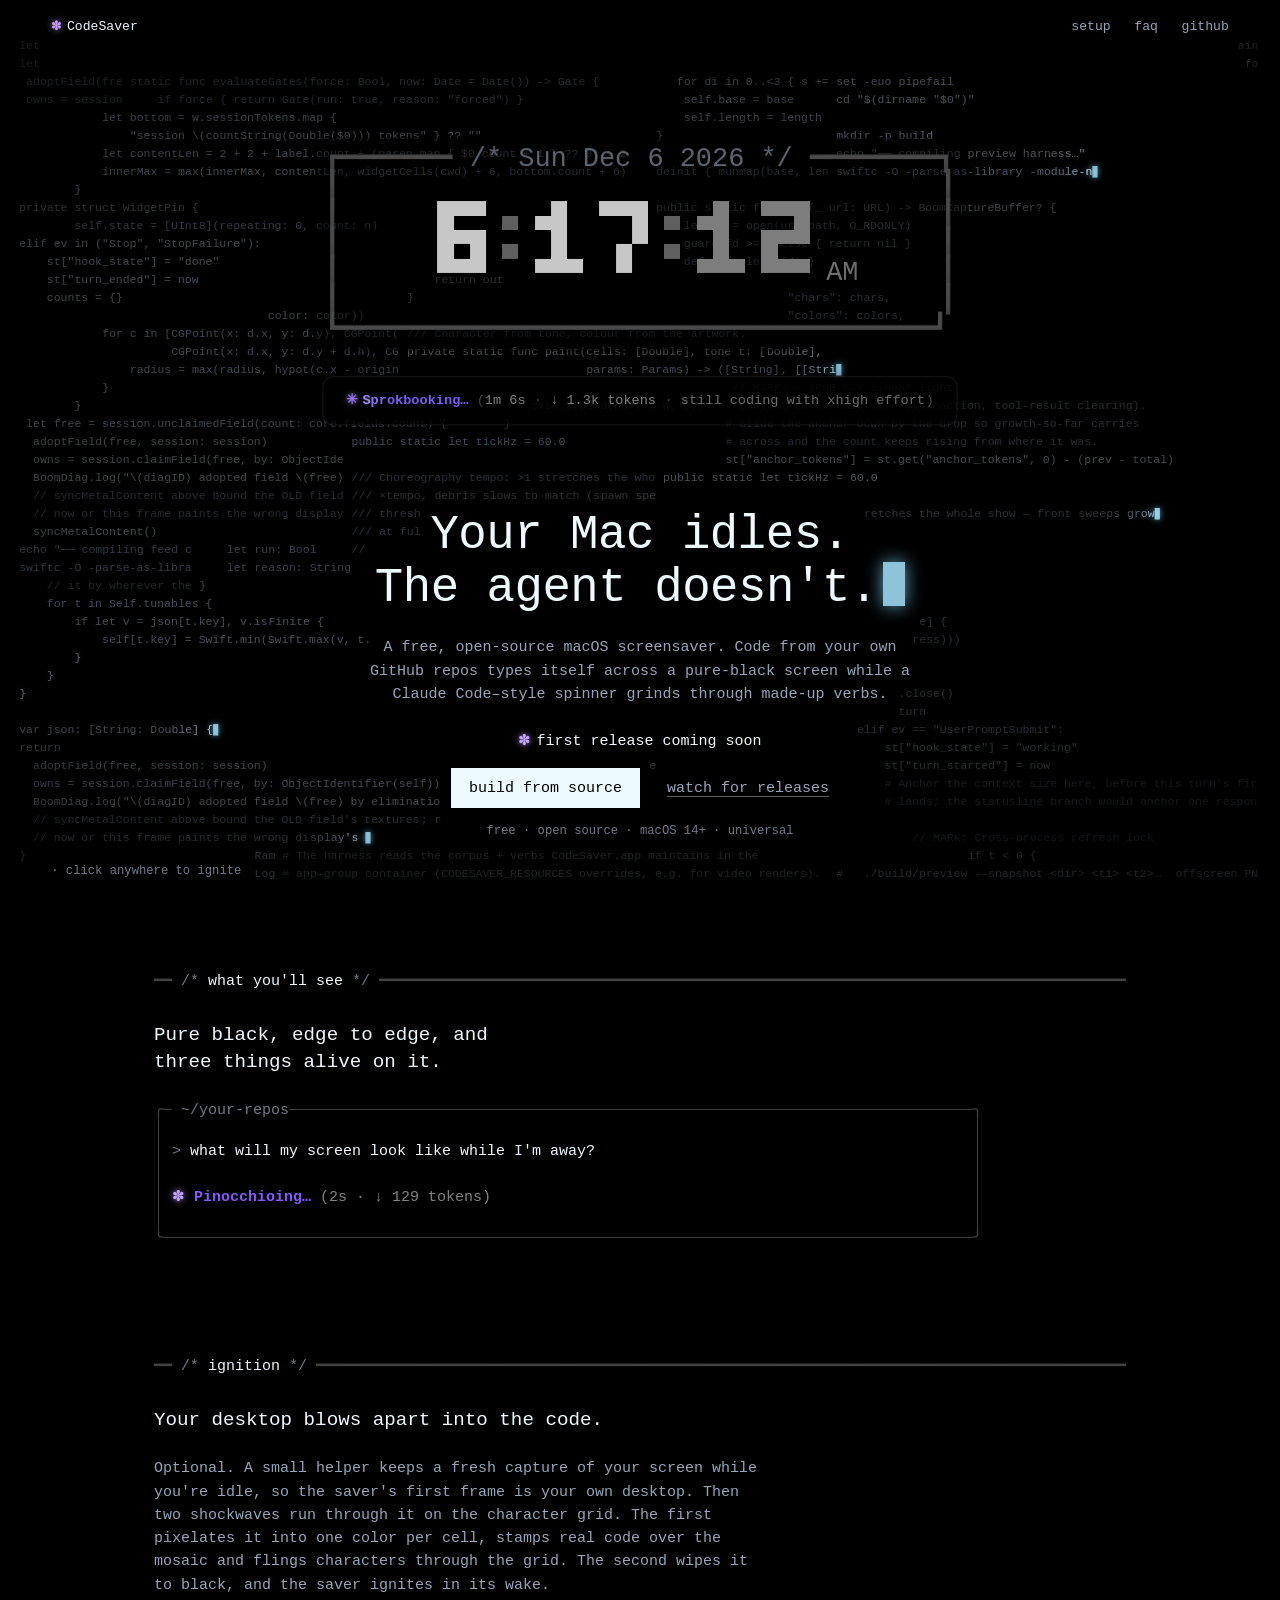
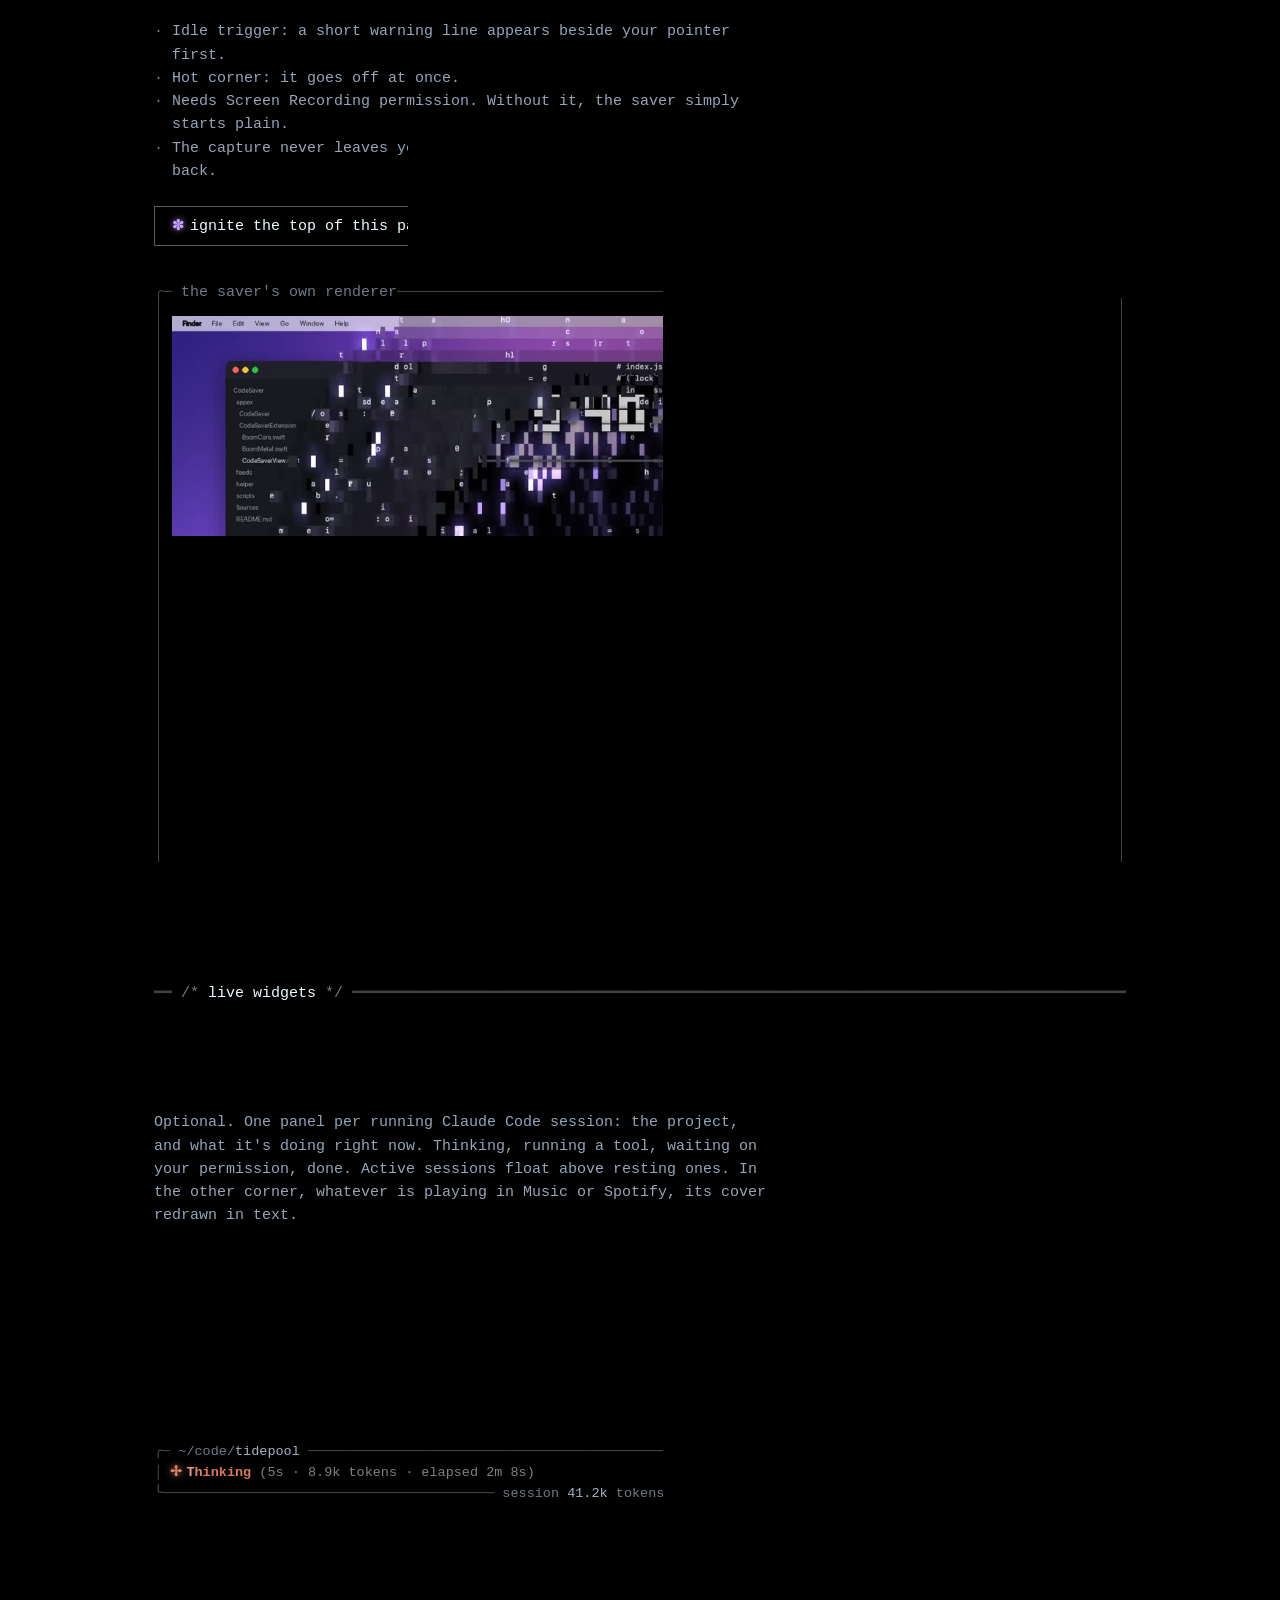
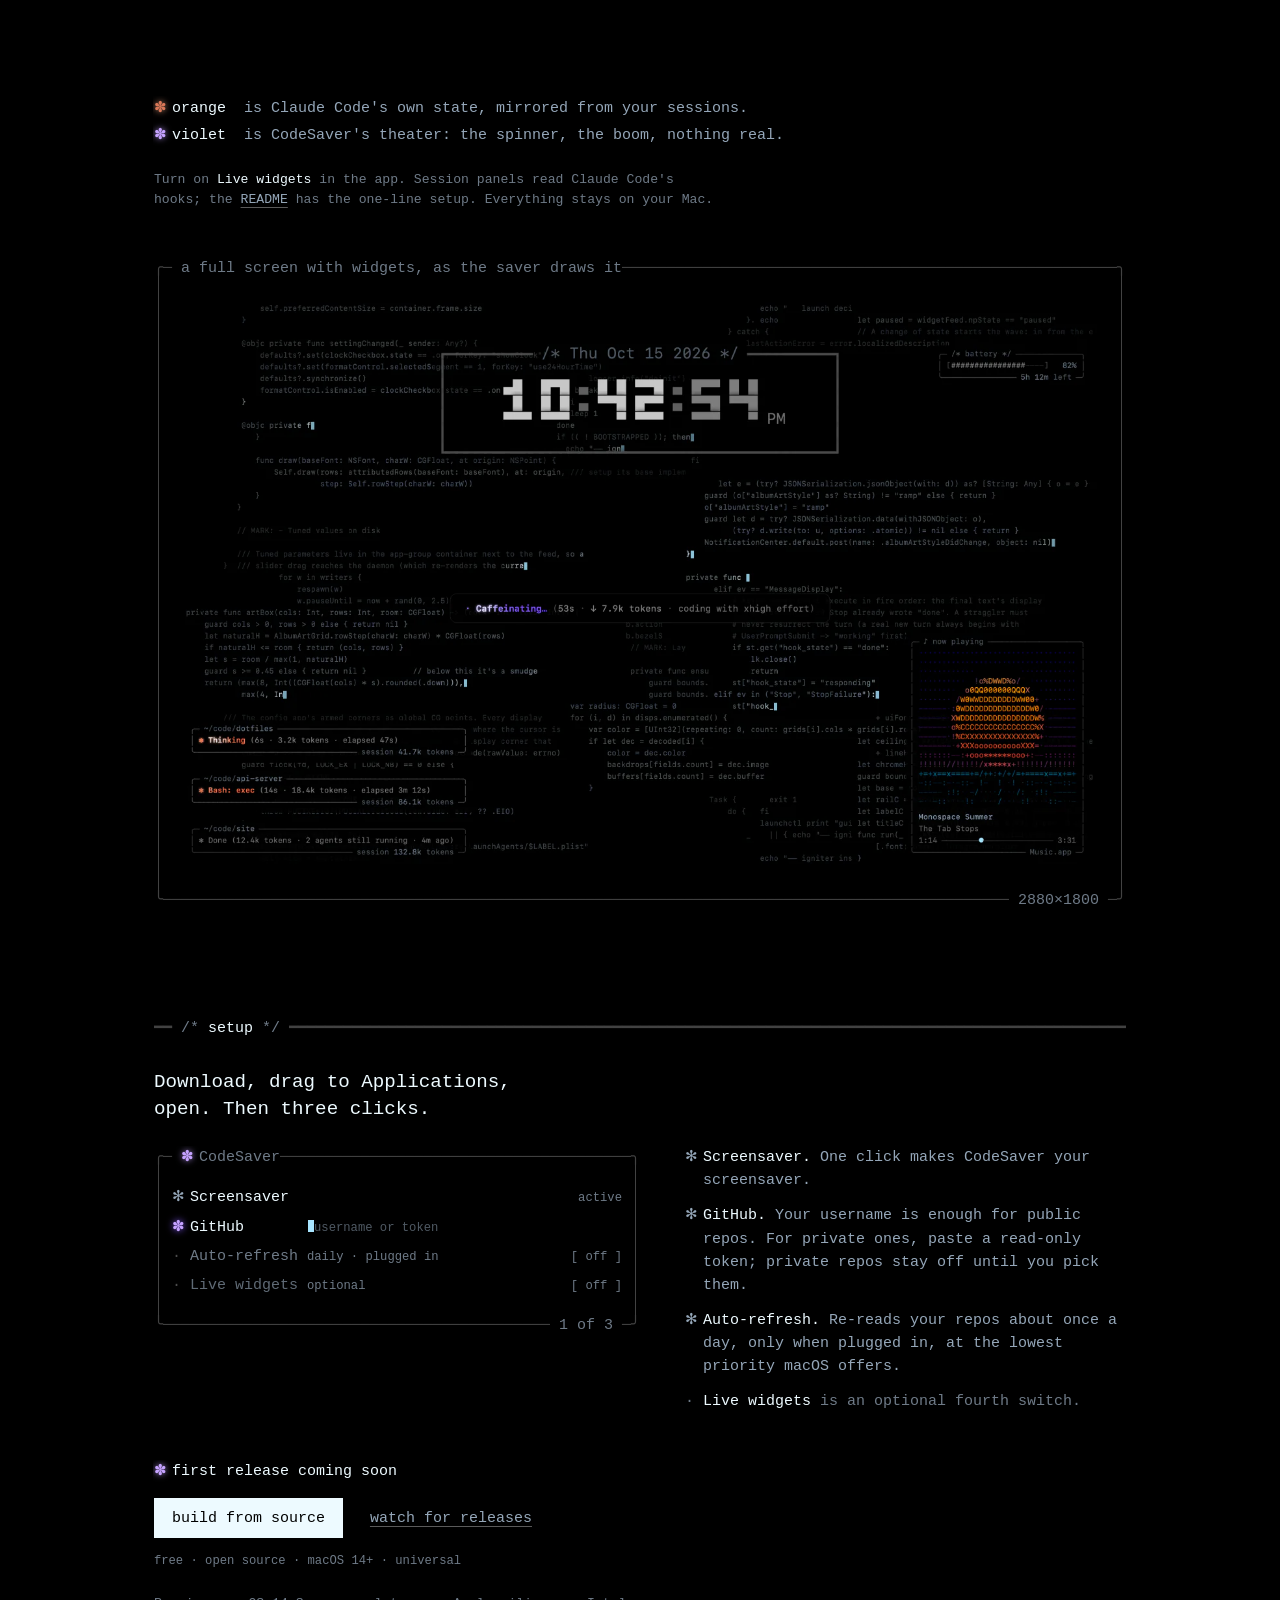
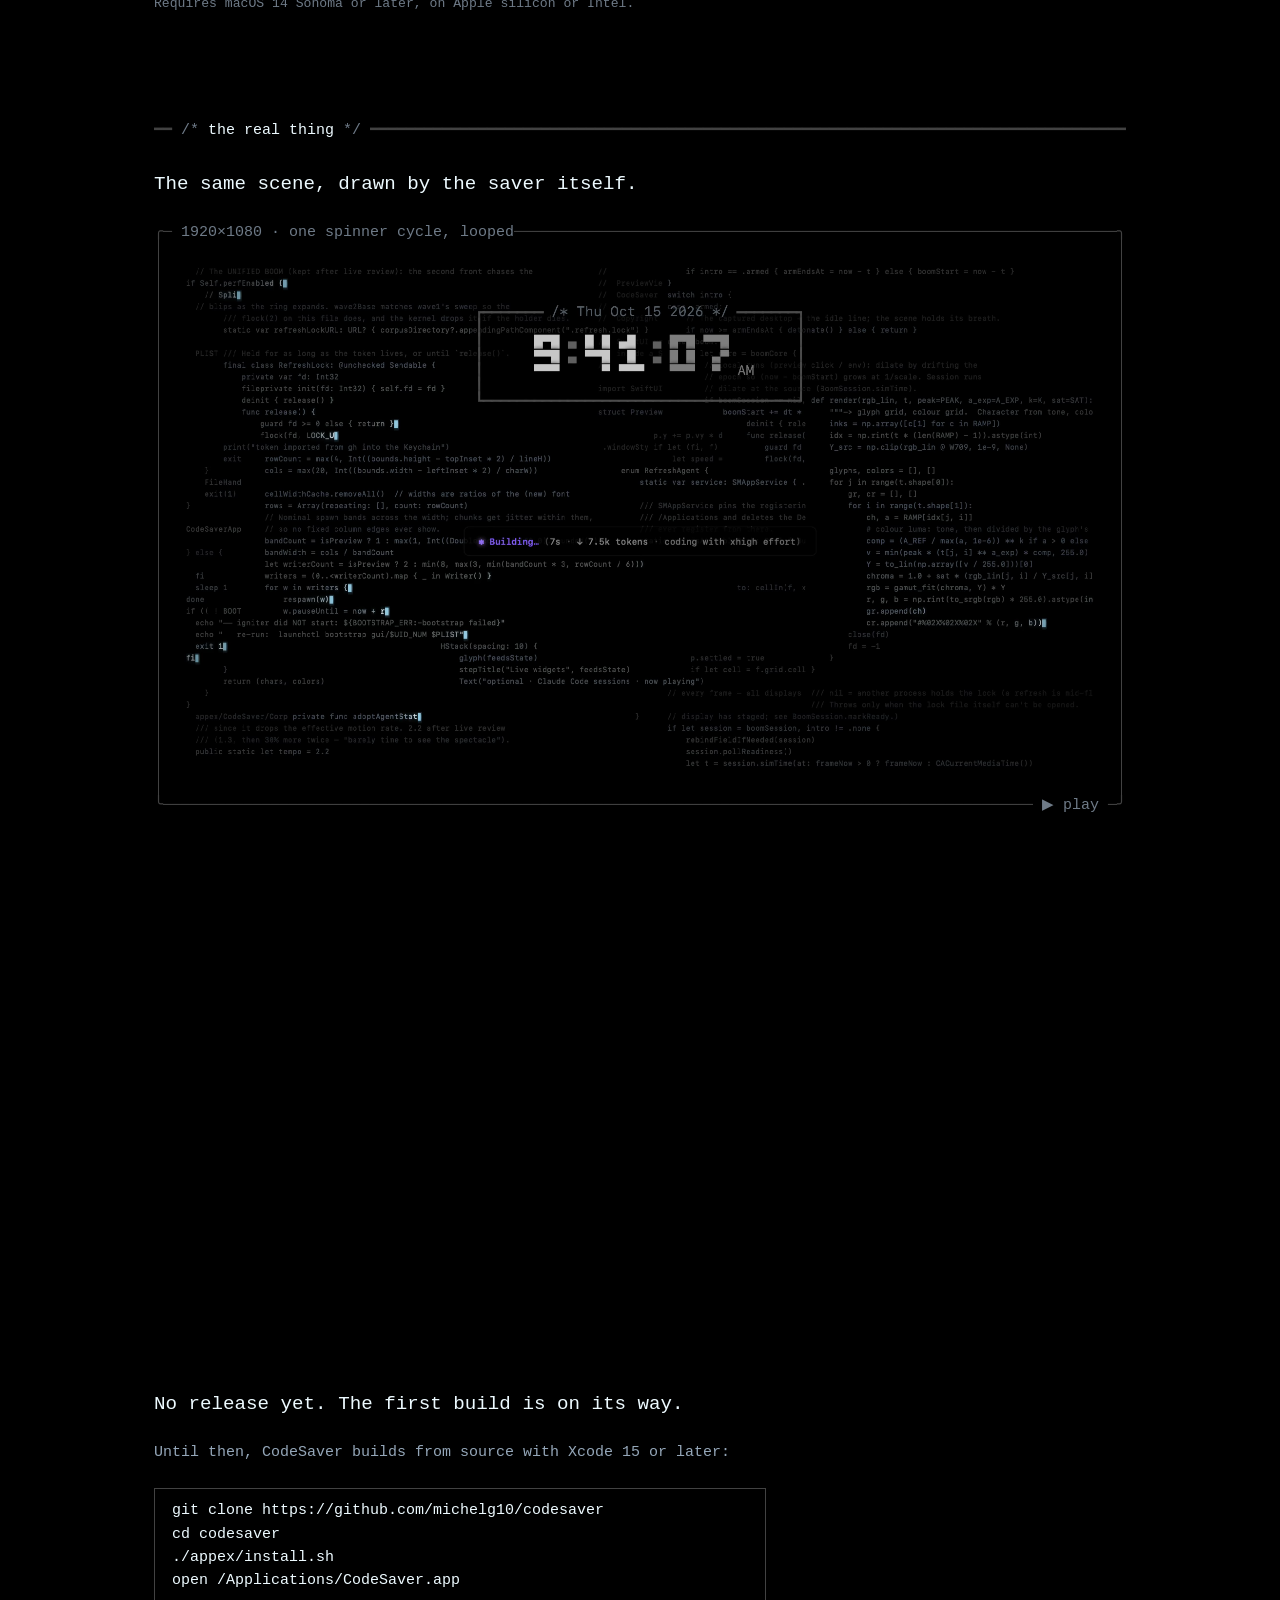
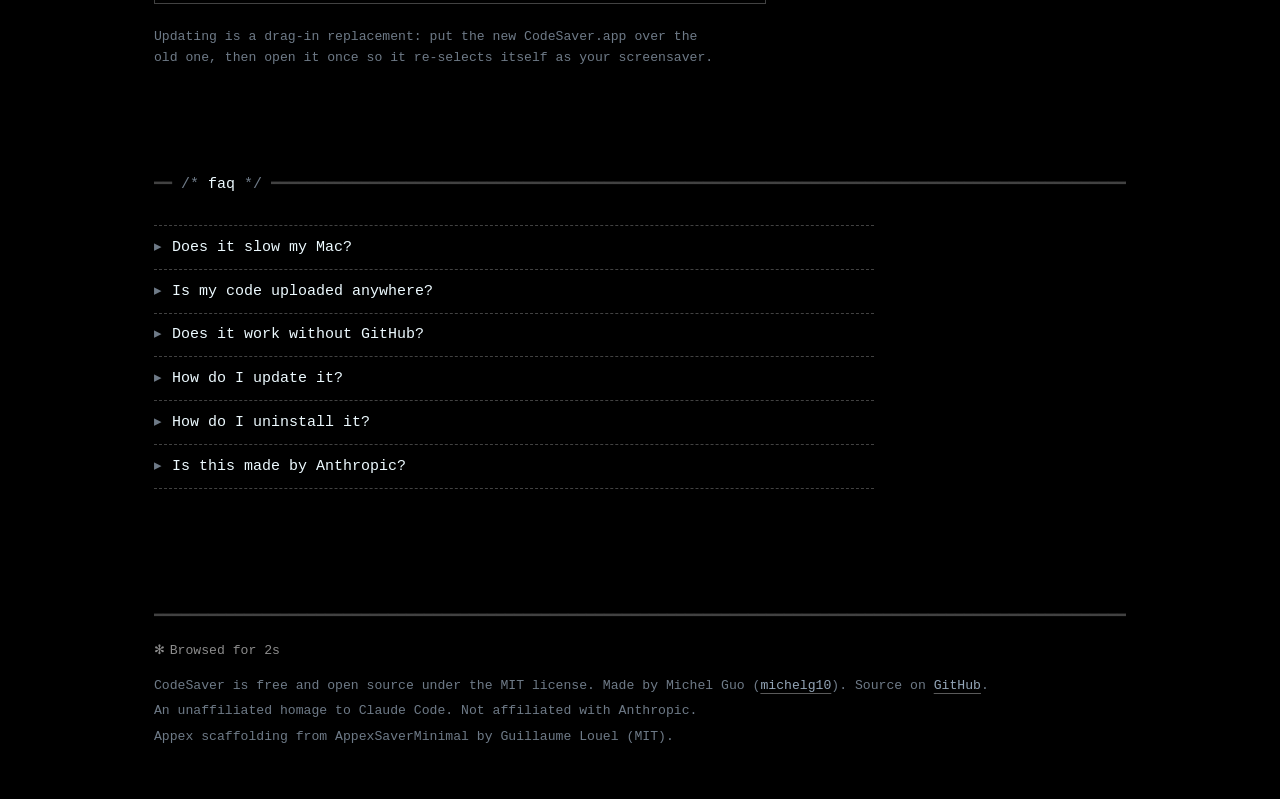
==== site/public/index.html @ ec79f1ed "codesaver.michelg10.com — the saver, running in the page The site is the saver itself: a canvas on a" ====
<!doctype html>
<html lang="en">
<head>
<meta charset="utf-8">
<meta name="viewport" content="width=device-width, initial-scale=1, viewport-fit=cover">
<title>CodeSaver: a macOS screensaver for the agentic coding era</title>
<meta name="description" content="A free, open-source macOS screensaver. Code from your own GitHub repos types itself across a pure-black screen while a Claude Code–style spinner grinds through made-up verbs. Your Mac idles. The agent doesn't.">
<link rel="canonical" href="https://codesaver.michelg10.com/">
<meta name="theme-color" content="#000000">
<meta name="color-scheme" content="dark">
<meta property="og:type" content="website">
<meta property="og:site_name" content="CodeSaver">
<meta property="og:url" content="https://codesaver.michelg10.com/">
<meta property="og:title" content="CodeSaver: Your Mac idles. The agent doesn't.">
<meta property="og:description" content="A free, open-source macOS screensaver that types code from your own GitHub repos across a pure-black screen, with a Claude Code–style spinner, a half-block clock and an optional ignition boom.">
<meta property="og:image" content="https://codesaver.michelg10.com/media/og.png">
<meta property="og:image:width" content="1200">
<meta property="og:image:height" content="630">
<meta property="og:image:alt" content="A black screen of dimly typed code, a boxed clock in chunky block digits, and a violet spinner line reading Sprokbooking.">
<meta name="twitter:card" content="summary_large_image">
<meta name="twitter:title" content="CodeSaver: Your Mac idles. The agent doesn't.">
<meta name="twitter:description" content="A free, open-source macOS screensaver for the agentic coding era.">
<meta name="twitter:image" content="https://codesaver.michelg10.com/media/og.png">
<link rel="icon" type="image/png" sizes="32x32" href="icons/icon-32.png">
<link rel="icon" type="image/png" sizes="16x16" href="icons/icon-16.png">
<link rel="icon" type="image/png" sizes="192x192" href="icons/icon-192.png">
<link rel="apple-touch-icon" href="icons/apple-touch-icon.png">
<link rel="preload" href="data.json" as="fetch" crossorigin>
<link rel="stylesheet" href="styles.css">
<script>document.documentElement.classList.add('js');if(matchMedia('(prefers-reduced-motion: reduce)').matches)document.documentElement.classList.add('rm')</script>
<script src="app.js" defer></script>
</head>
<body>
<a class="skip" href="#main">Skip to content</a>

<header class="hero" id="top">
  <canvas class="hero__canvas" aria-hidden="true"></canvas>
  <nav class="bar" aria-label="Site">
    <a class="bar__brand" href="#top"><span class="g" aria-hidden="true">✽</span> CodeSaver</a>
    <ul class="bar__links">
      <li><a href="#setup">setup</a></li>
      <li><a href="#faq">faq</a></li>
      <li><a href="https://github.com/michelg10/codesaver">github</a></li>
    </ul>
  </nav>
  <div class="hero__stage" aria-hidden="true"></div>
  <div class="hero__copy">
    <h1>Your Mac idles.<br>The agent <span class="nw">doesn't.<span class="cursor" aria-hidden="true"></span></span></h1>
    <p class="hero__lede">A free, open-source macOS screensaver. Code from your own GitHub repos types itself across a pure-black screen while a Claude Code–style spinner grinds through made-up verbs.</p>
    <div class="get" data-slot="hero"><!--release:hero--><p class="get__soon"><span class="g" aria-hidden="true">✽</span> first release coming soon</p><div class="get__row"><a class="btn" href="https://github.com/michelg10/codesaver">build from source</a><a class="get__alt" href="https://github.com/michelg10/codesaver/releases">watch for releases</a></div><p class="get__meta">free · open source · macOS 14+ · universal</p><!--/release:hero--></div>
  </div>
  <div class="hero__foot">
    <button class="ignite" type="button"><span class="g" aria-hidden="true">·</span> click anywhere to ignite</button>
  </div>
  <p class="sr-only">Behind this text, a live rendition of the screensaver runs: code types itself in dim blue-grey, a boxed clock shows your local time in block digits, and a spinner line cycles made-up verbs.</p>
</header>

<main id="main">

<section class="sec" id="see" aria-labelledby="see-h">
  <h2 class="rail rv" id="see-h"><span class="rail__c" aria-hidden="true">/* </span>what you'll see<span class="rail__c" aria-hidden="true"> */</span></h2>
  <p class="lead rv rv--type">Pure black, edge to edge, and three things alive on it.</p>
  <div class="box term rv" data-transcript>
    <div class="box__top" aria-hidden="true"><span>╭─ </span><span class="box__label">~/your-repos</span><span class="box__fill"></span><span>╮</span></div>
    <div class="box__body">
      <p class="t t--prompt"><span class="t__g" aria-hidden="true">&gt;</span> <span class="t__type">what will my screen look like while I'm away?</span></p>
      <ul class="t__out">
        <li class="t">
          <p><span class="t__g t__dot" aria-hidden="true">●</span> <strong>Code from your own GitHub repos</strong>, typed out live in SF Mono.</p>
          <p class="t__res"><span class="t__g" aria-hidden="true">└</span> A glowing typing head and a block cursor. Settled lines dim as they age, and new lines clip whatever they land on, so it never reads as a grid.</p>
        </li>
        <li class="t">
          <p><span class="t__g t__dot" aria-hidden="true">●</span> <strong>A spinner that never finishes its thought.</strong></p>
          <p class="t__res t__spin" aria-hidden="true"><span class="t__g">└</span> <span class="sp"><span class="sp__g">✽</span> <span class="sp__v">Sprokbooking…</span> <span class="sp__p">(2m 7s · ↓ 1.6k tokens · still coding with xhigh effort)</span></span></p>
          <p class="t__res"><span class="t__g" aria-hidden="true">└</span> Made-up verbs run Claude Code's real request lifecycle: a beat of latency, then streaming with elapsed time and a ↓/↑ token counter, up the “still coding” ladder at the real 10, 20, 30 and 45 seconds, until it rests on <span class="done">✻ Sprokbooked for 2m 7s</span>. Then the next one starts.</p>
        </li>
        <li class="t">
          <p><span class="t__g t__dot" aria-hidden="true">●</span> <strong>A clock in a TUI box.</strong></p>
          <p class="t__res"><span class="t__g" aria-hidden="true">└</span> Chunky half-block digits with ticking seconds, the date as a comment on the top rail. 12 or 24 hours, or off.</p>
        </li>
        <li class="t">
          <p><span class="t__g t__dot" aria-hidden="true">●</span> <strong>Every display, one machine.</strong></p>
          <p class="t__res"><span class="t__g" aria-hidden="true">└</span> One shared session spans all your screens. Pure black means OLED and mini-LED panels stay dark around the text, and a frame takes about 1–2 ms to draw.</p>
        </li>
      </ul>
      <p class="t t--status" aria-hidden="true"><span class="sp"><span class="sp__g">✻</span> <span class="sp__v">Answered for 6s</span></span></p>
    </div>
    <div class="box__bot" aria-hidden="true"><span>╰</span><span class="box__fill"></span><span>╯</span></div>
  </div>
</section>

<section class="sec" id="ignition" aria-labelledby="ign-h">
  <h2 class="rail rv" id="ign-h"><span class="rail__c" aria-hidden="true">/* </span>ignition<span class="rail__c" aria-hidden="true"> */</span></h2>
  <p class="lead rv rv--type">Your desktop blows apart into the code.</p>
  <div class="cols">
    <div class="prose rv rv--rows">
      <p>Optional. A small helper keeps a fresh capture of your screen while you're idle, so the saver's first frame is your own desktop. Then two shockwaves run through it on the character grid. The first pixelates it into one color per cell, stamps real code over the mosaic and flings characters through the grid. The second wipes it to black, and the saver ignites in its wake.</p>
      <ul class="ticks">
        <li><span class="g" aria-hidden="true">·</span> Idle trigger: a short warning line appears beside your pointer first.</li>
        <li><span class="g" aria-hidden="true">·</span> Hot corner: it goes off at once.</li>
        <li><span class="g" aria-hidden="true">·</span> Needs Screen Recording permission. Without it, the saver simply starts plain.</li>
        <li><span class="g" aria-hidden="true">·</span> The capture never leaves your Mac and is deleted the moment you're back.</li>
      </ul>
      <p><button class="btn btn--ghost" type="button" data-ignite-top><span class="g" aria-hidden="true">✽</span> ignite the top of this page</button></p>
    </div>
    <figure class="box media rv" data-media>
      <div class="box__top" aria-hidden="true"><span>╭─ </span><span class="box__label">the saver's own renderer</span><span class="box__fill"></span><span>╮</span></div>
      <div class="box__body">
        <video class="media__v" muted loop playsinline preload="none" controls data-poster="media/boom-poster.jpg" width="1920" height="1080" aria-label="Recording of the ignition, rendered by CodeSaver over a stand-in desktop: the desktop pixelates into colored cells behind a shockwave, code characters fly through the grid, then a second front wipes it to black and the screensaver starts.">
          <source src="media/boom.mp4" type="video/mp4">
        </video>
        <p class="media__missing">✽ The recording didn't load. The top of this page runs the same ignition live.</p>
      </div>
      <div class="box__bot" aria-hidden="true"><span>╰</span><span class="box__fill"></span><button class="media__toggle" type="button" hidden>pause</button><span>─╯</span></div>
    </figure>
  </div>
</section>

<section class="sec" id="widgets" aria-labelledby="wid-h">
  <h2 class="rail rv" id="wid-h"><span class="rail__c" aria-hidden="true">/* </span>live widgets<span class="rail__c" aria-hidden="true"> */</span></h2>
  <p class="lead rv rv--type">What your agents are doing while you're not watching.</p>
  <div class="prose rv rv--rows">
    <p>Optional. One panel per running Claude Code session: the project, and what it's doing right now. Thinking, running a tool, waiting on your permission, done. Active sessions float above resting ones. In the other corner, whatever is playing in Music or Spotify, its cover redrawn in text.</p>
  </div>
  <div class="wd rv" data-widgets aria-hidden="true">
    <div class="wd__rack"></div>
    <div class="wd__np"></div>
  </div>
  <p class="sr-only">A demo of the widgets: three session panels cycle through Thinking, Bash running, Permissions required, Responding and Done, and a now-playing panel shows a track with a progress bar and a cover drawn in text characters.</p>
  <dl class="key rv rv--rows">
    <div><dt><span class="g g--cc" aria-hidden="true">✽</span> orange</dt><dd>is Claude Code's own state, mirrored from your sessions.</dd></div>
    <div><dt><span class="g" aria-hidden="true">✽</span> violet</dt><dd>is CodeSaver's theater: the spinner, the boom, nothing real.</dd></div>
  </dl>
  <p class="note rv rv--rows">Turn on <em>Live widgets</em> in the app. Session panels read Claude Code's hooks; the <a href="https://github.com/michelg10/codesaver#live-widgets-claude-code-sessions-and-now-playing">README</a> has the one-line setup. Everything stays on your Mac.</p>
  <figure class="box media shot rv">
    <div class="box__top" aria-hidden="true"><span>╭─ </span><span class="box__label">a full screen with widgets, as the saver draws it</span><span class="box__fill"></span><span>╮</span></div>
    <div class="box__body">
      <img class="media__img" src="media/widgets-1440.webp" srcset="media/widgets-1440.webp 1440w, media/widgets-2880.webp 2880w" sizes="(min-width: 1200px) 1240px, 100vw" width="1440" height="900" loading="lazy" decoding="async" alt="CodeSaver full screen at 10:42 PM: the boxed clock and spinner in the middle, three Claude Code session panels at the bottom left (one thinking, one running Bash, one done), a now-playing panel at the bottom right with a synthwave cover drawn in text characters, and a battery gauge at the top right.">
    </div>
    <div class="box__bot" aria-hidden="true"><span>╰</span><span class="box__fill"></span><span class="box__label"> 2880×1800 </span><span>─╯</span></div>
  </figure>
</section>

<section class="sec" id="setup" aria-labelledby="set-h">
  <h2 class="rail rv" id="set-h"><span class="rail__c" aria-hidden="true">/* </span>setup<span class="rail__c" aria-hidden="true"> */</span></h2>
  <p class="lead rv rv--type">Download, drag to Applications, open. Then three clicks.</p>
  <div class="setup">
    <div class="box check rv" data-checklist aria-hidden="true">
      <div class="box__top"><span>╭─ </span><span class="box__label"><span class="g">✽</span> CodeSaver</span><span class="box__fill"></span><span>╮</span></div>
      <div class="box__body">
        <div class="ck" data-step="0"><span class="ck__g">·</span><span class="ck__t">Screensaver</span><span class="ck__d"></span><span class="ck__c"><span class="key-btn">Enable</span></span></div>
        <div class="ck" data-step="1"><span class="ck__g">·</span><span class="ck__t">GitHub</span><span class="ck__d"><span class="field"><span class="field__v"></span><span class="field__ph">username or token</span></span></span><span class="ck__c"></span></div>
        <div class="ck" data-step="2"><span class="ck__g">·</span><span class="ck__t">Auto-refresh</span><span class="ck__d">daily · plugged in</span><span class="ck__c"><span class="tog">[ off ]</span></span></div>
        <div class="ck ck--opt" data-step="3"><span class="ck__g">·</span><span class="ck__t">Live widgets</span><span class="ck__d">optional</span><span class="ck__c"><span class="tog">[ off ]</span></span></div>
      </div>
      <div class="box__bot"><span>╰</span><span class="box__fill"></span><span class="box__label ck__sum"> 0 of 3 </span><span>─╯</span></div>
    </div>
    <ol class="steps rv rv--rows">
      <li><span class="g" aria-hidden="true">✻</span> <strong>Screensaver.</strong> One click makes CodeSaver your screensaver.</li>
      <li><span class="g" aria-hidden="true">✻</span> <strong>GitHub.</strong> Your username is enough for public repos. For private ones, paste a read-only token; private repos stay off until you pick them.</li>
      <li><span class="g" aria-hidden="true">✻</span> <strong>Auto-refresh.</strong> Re-reads your repos about once a day, only when plugged in, at the lowest priority macOS offers.</li>
      <li class="steps__opt"><span class="g" aria-hidden="true">·</span> <strong>Live widgets</strong> is an optional fourth switch.</li>
    </ol>
  </div>
  <div class="get get--setup rv rv--rows" data-slot="setup"><!--release:setup--><p class="get__soon"><span class="g" aria-hidden="true">✽</span> first release coming soon</p><div class="get__row"><a class="btn" href="https://github.com/michelg10/codesaver">build from source</a><a class="get__alt" href="https://github.com/michelg10/codesaver/releases">watch for releases</a></div><p class="get__meta">free · open source · macOS 14+ · universal</p><!--/release:setup--></div>
  <p class="note rv rv--rows">Requires macOS 14 Sonoma or later, on Apple silicon or Intel.</p>
</section>

<section class="sec" id="real" aria-labelledby="real-h">
  <h2 class="rail rv" id="real-h"><span class="rail__c" aria-hidden="true">/* </span>the real thing<span class="rail__c" aria-hidden="true"> */</span></h2>
  <p class="lead rv rv--type">The same scene, drawn by the saver itself.</p>
  <figure class="box media media--wide rv" data-media>
    <div class="box__top" aria-hidden="true"><span>╭─ </span><span class="box__label">1920×1080 · one spinner cycle, looped</span><span class="box__fill"></span><span>╮</span></div>
    <div class="box__body">
      <video class="media__v" muted loop playsinline preload="none" controls data-poster="media/poster.jpg" width="1920" height="1080" aria-label="Recording of CodeSaver running full screen: code typing across black, the boxed clock, and the spinner cycling verbs.">
        <source src="media/hero.webm" type="video/webm">
        <source src="media/hero.mp4" type="video/mp4">
      </video>
      <p class="media__missing">✽ The recording didn't load.</p>
    </div>
    <div class="box__bot" aria-hidden="true"><span>╰</span><span class="box__fill"></span><button class="media__toggle" type="button" hidden>pause</button><span>─╯</span></div>
  </figure>
</section>

<section class="sec" id="privacy" aria-labelledby="priv-h">
  <h2 class="rail rv" id="priv-h"><span class="rail__c" aria-hidden="true">/* </span>privacy<span class="rail__c" aria-hidden="true"> */</span></h2>
  <p class="lead rv rv--type">Your code stays on your Mac.</p>
  <dl class="kv rv rv--rows">
    <div><dt>your code</dt><dd>Downloaded from GitHub into CodeSaver's own folder on your Mac and read from there. Nothing is uploaded, ever.</dd></div>
    <div><dt>network</dt><dd>GitHub, plus a check for a new version once a day while the app is open. Nothing else.</dd></div>
    <div><dt>private repos</dt><dd>Off unless you pick them.</dd></div>
    <div><dt>ignition</dt><dd>Screen captures never leave the Mac and are deleted when you return.</dd></div>
    <div><dt>this site</dt><dd>No analytics, no cookies, no third-party requests.</dd></div>
  </dl>
</section>

<section class="sec" id="new" aria-labelledby="new-h">
  <h2 class="rail rv" id="new-h"><span class="rail__c" aria-hidden="true">/* </span>what's new<span class="rail__c" aria-hidden="true"> */</span></h2>
  <div class="prose rv rv--rows" data-slot="notes"><!--release:notes--><p class="lead">No release yet. The first build is on its way.</p><p>Until then, CodeSaver builds from source with Xcode 15 or later:</p><pre class="code" tabindex="0"><code>git clone https://github.com/michelg10/codesaver
cd codesaver
./appex/install.sh
open /Applications/CodeSaver.app</code></pre><!--/release:notes--></div>
  <p class="note rv rv--rows">Updating is a drag-in replacement: put the new CodeSaver.app over the old one, then open it once so it re-selects itself as your screensaver.</p>
</section>

<section class="sec" id="faq" aria-labelledby="faq-h">
  <h2 class="rail rv" id="faq-h"><span class="rail__c" aria-hidden="true">/* </span>faq<span class="rail__c" aria-hidden="true"> */</span></h2>
  <div class="faq rv rv--rows">
    <details>
      <summary>Does it slow my Mac?</summary>
      <p>No. It only runs while the screensaver is up, and a frame takes about 1–2 ms to draw. The background refresh runs about once a day, only when plugged in, at the lowest priority macOS offers.</p>
    </details>
    <details>
      <summary>Is my code uploaded anywhere?</summary>
      <p>No. CodeSaver downloads your repos from GitHub to your Mac and reads them from there. It talks to GitHub and, once a day while the app is open, checks for a new version. That's all.</p>
    </details>
    <details>
      <summary>Does it work without GitHub?</summary>
      <p>Yes. Until you connect an account, it types a small built-in sample of code. Connecting is just a username for public repos.</p>
    </details>
    <details>
      <summary>How do I update it?</summary>
      <p>Download the new version and drag it into Applications, replacing the old one. Then open CodeSaver once, so it can re-select itself as your screensaver. While the app is open, it checks for a new version once a day and links back here when there is one.</p>
    </details>
    <details>
      <summary>How do I uninstall it?</summary>
      <p>Open CodeSaver, go to its Advanced section, and click Uninstall.</p>
    </details>
    <details>
      <summary>Is this made by Anthropic?</summary>
      <p>No. CodeSaver is an independent, unaffiliated homage to Claude Code, made by one developer and released under the MIT license.</p>
    </details>
  </div>
</section>

</main>

<footer class="foot">
  <div class="foot__rail" aria-hidden="true"></div>
  <p class="foot__done" aria-hidden="true"><span class="g g--done">✻</span> <span data-browsed>Browsed for a moment</span></p>
  <p>CodeSaver is free and open source under the MIT license. Made by Michel Guo (<a href="https://github.com/michelg10">michelg10</a>). Source on <a href="https://github.com/michelg10/codesaver">GitHub</a>.</p>
  <p>An unaffiliated homage to Claude Code. Not affiliated with Anthropic.</p>
  <p class="dim">Appex scaffolding from AppexSaverMinimal by Guillaume Louel (MIT).</p>
</footer>
</body>
</html>
---- site/public/styles.css ----
/* CodeSaver — the site wears the saver's own palette: pure black, the code's
   blue-grey, glow white, the cursor's ice, violet for the saver's theater and
   Claude orange only where something mirrors real Claude Code. One family,
   the system monospace; hierarchy by intensity, not weight. */

:root {
  --mono: ui-monospace, "SF Mono", SFMono-Regular, Menlo, monospace;
  --ink: #edfaff;        /* glowText */
  --code: #94a6b8;       /* codeBase */
  --label: #6e7a87;      /* the panels' token grey, 4.8:1 */
  --done: #8c8c8c;       /* the resting "✻ … for 2m 7s" grey */
  --rail: #424242;       /* box drawing, decorative */
  --rail-hi: #5a5a5a;
  --cursor: #a8e5ff;
  --halo: #80d4ff;
  --violet: #7c5cf0;
  --violet-hot: #bfa3ff;
  --cc: #d97757;
  --cc-hot: #f0a585;
  --row: 1.55rem;
  --gut: max(1.25rem, 4vw);
  --heavy: "━━━━━━━━━━━━━━━━━━━━━━━━━━━━━━━━━━━━━━━━━━━━━━━━━━━━━━━━━━━━━━━━━━━━━━━━━━━━━━━━━━━━━━━━━━━━━━━━━━━━━━━━━━━━━━━━━━━━━━━━━━━━━━━━━━━━━━━━━━━━━━━━━━━━━━━━━━━━━━━━━━━━━━━━━━━━━━━━━━━━━━━━━━━━━━━━━━━━━━━━━━━━━━━━━━━━━━━━━━━━━━━━━━━━━━━━━━━━━━━━━━━━━";
  --light: "────────────────────────────────────────────────────────────────────────────────────────────────────────────────────────────────────────────────────────────────────────────────────────────────────────────────────────────────────────────────────────────────────────────────────────────────────────────────";
}
@supports (color: color(display-p3 1 1 1)) {
  :root { --violet: color(display-p3 .494 .357 .937); --violet-hot: color(display-p3 .75 .64 1); }
}

*, *::before, *::after { box-sizing: border-box; }
html {
  font-size: clamp(15px, .36vw + 10.4px, 19px);
  background: #000;
  color-scheme: dark;
  -webkit-text-size-adjust: 100%;
  text-size-adjust: 100%;
}
html:not(.rm) { scroll-behavior: smooth; }
body {
  margin: 0;
  font: 400 1rem/1.55 var(--mono);
  font-variant-ligatures: none;
  color: var(--code);
  background: #000;
  -webkit-font-smoothing: antialiased;
}
p, ul, ol, dl, dd, figure, pre, h1, h2 { margin: 0; }
strong, b { font-weight: 400; color: var(--ink); }
em { font-style: normal; color: var(--ink); }
::selection { background: var(--ink); color: #000; }

a { color: var(--ink); text-decoration: underline 1px var(--rail-hi); text-underline-offset: .28em; }
a:hover { color: var(--violet-hot); text-decoration-color: currentColor; }
:focus-visible { outline: 2px solid var(--cursor); outline-offset: 3px; }

.g { display: inline-block; width: 1ch; text-align: center; color: var(--violet-hot);
     text-shadow: 0 0 .45em color-mix(in srgb, var(--violet-hot) 80%, transparent); }
.g--cc { color: var(--cc); text-shadow: 0 0 .45em color-mix(in srgb, var(--cc-hot) 75%, transparent); }
.g--done { color: var(--done); text-shadow: none; }
.dim { color: var(--label); }

.skip { position: absolute; left: 1rem; top: -4rem; z-index: 10; background: var(--ink); color: #000; padding: .4rem 1ch; }
.skip:focus { top: 1rem; }
.sr-only { position: absolute; width: 1px; height: 1px; padding: 0; margin: -1px; overflow: hidden;
           clip: rect(0 0 0 0); white-space: nowrap; border: 0; }

/* ── Hero: the saver itself, on canvas, with the page's words over it ───── */

.hero {
  position: relative;
  isolation: isolate;
  min-height: max(100svh, 36rem);
  display: grid;
  grid-template-rows: auto minmax(11rem, 1fr) auto auto;
  padding: 0 var(--gut);
  overflow: hidden;
  background: #000;
}
.hero__canvas { position: absolute; inset: 0; width: 100%; height: 100%; z-index: -2; display: block; }
.hero::after { /* the saver's corner vignette */
  content: ""; position: absolute; inset: 0; z-index: -1; pointer-events: none;
  background: radial-gradient(ellipse 75% 75% at 50% 50%, transparent 55%, rgba(0,0,0,.42) 100%);
}
.bar { display: flex; justify-content: space-between; align-items: baseline; gap: 2ch;
       padding-block: 1.1rem; font-size: .875rem; }
.bar__brand { color: var(--ink); text-decoration: none; }
.bar__links { display: flex; gap: 3ch; list-style: none; padding: 0; }
.bar__links a { color: var(--code); text-decoration: none; }
.bar__links a:hover { color: var(--ink); }

.hero__copy { justify-self: center; text-align: center; max-width: min(100%, 92ch); padding-bottom: .5rem; }
h1 {
  font-size: clamp(1.9rem, 3.7vw, 4rem);
  line-height: 1.12;
  font-weight: 400;
  color: var(--ink);
  letter-spacing: -.01em;
  margin-bottom: .45em;
}
.cursor {
  display: inline-block; width: .46em; height: .92em; margin-left: .12em; vertical-align: -.1em;
  background: var(--cursor); opacity: .85;
  box-shadow: 0 0 .35em color-mix(in srgb, var(--halo) 90%, transparent);
  animation: blink 1.06s steps(1, end) infinite;
}
@keyframes blink { 50% { opacity: 0; } }
.hero__lede { max-width: 60ch; margin: 0 auto 1.6rem; text-wrap: pretty; }
.hero__foot { display: flex; justify-content: space-between; align-items: center; padding-block: .6rem 1rem; }
.ignite { background: none; border: 0; padding: .3rem 0; font: inherit; font-size: .8125rem; color: var(--label); cursor: pointer; }
.ignite:hover { color: var(--ink); }
.ignite .g { color: var(--label); text-shadow: none; }
.ignite:hover .g { color: var(--violet-hot); }
.rm .ignite, .rm [data-ignite-top] { display: none; }

/* Boom choreography: the page's words drop out when the desktop takes the
   screen and come back one by one as the second front passes them. */
.bm-hide { opacity: 0 !important; pointer-events: none; }
.bm-arrive { animation: arrive .36s steps(4, end) both; }
@keyframes arrive {
  0%   { opacity: 0; }
  25%  { opacity: 1; background-color: rgba(237, 250, 255, .55); }
  100% { opacity: 1; background-color: transparent; }
}

/* Download block */
.get__soon { color: var(--ink); margin-bottom: 1rem; }
.get__row { display: flex; flex-wrap: wrap; align-items: center; justify-content: center; gap: .9rem 3ch; }
.get--setup .get__row { justify-content: flex-start; }
.btn {
  display: inline-block; padding: .55em 2ch; border: 0; border-radius: 0;
  font: inherit; color: #000; background: var(--ink); text-decoration: none; cursor: pointer;
}
.btn:hover { color: #000; background: var(--violet-hot);
             box-shadow: 0 0 1.4em color-mix(in srgb, var(--violet) 60%, transparent); }
.btn--ghost { background: transparent; color: var(--ink); box-shadow: inset 0 0 0 1px var(--rail-hi); }
.btn--ghost:hover { background: var(--ink); color: #000; box-shadow: none; }
.btn--ghost:hover .g { color: #000; text-shadow: none; }
.get__alt { color: var(--code); }
.get__meta { margin-top: .9rem; font-size: .8125rem; color: var(--label); }

/* ── Sections: one column of scrollback ─────────────────────────────────── */

.sec { width: min(100% - 2 * var(--gut), 108ch); margin-inline: auto; padding-top: calc(var(--row) * 4.5); }
main > .sec:first-child { padding-top: calc(var(--row) * 3); }
.rail {
  display: flex; align-items: baseline; gap: 1ch;
  font-size: 1rem; font-weight: 400; line-height: 1.55; color: var(--ink);
  white-space: nowrap; overflow: hidden; margin-bottom: calc(var(--row) * 1.25);
}
.rail::before { content: "━━"; color: var(--rail); }
.rail::after { content: var(--heavy); color: var(--rail); flex: 1 1 0; min-width: 0; overflow: hidden; }
.rail__c { color: var(--label); }
.lead { font-size: clamp(1.15rem, 1.5vw, 1.45rem); line-height: 1.4; color: var(--ink);
        margin-bottom: var(--row); max-width: 52ch; text-wrap: balance; }
.prose { max-width: 68ch; }
.prose > * + * { margin-top: var(--row); }
.note { margin-top: var(--row); font-size: .875rem; color: var(--label); max-width: 72ch; }
.note a { color: var(--code); }

.ticks { list-style: none; padding: 0; }
.ticks li { padding-left: 2ch; text-indent: -2ch; }
.ticks .g, .steps .g { text-indent: 0; }
.ticks .g { color: var(--label); text-shadow: none; }

.cols { display: grid; grid-template-columns: minmax(0, 1fr); gap: calc(var(--row) * 1.5) 5ch; }

/* ── TUI box: real glyph rails top and bottom, the sides drawn where the
      corner glyphs' strokes run (cell centre, SF Mono's light stroke). ─── */

.box { position: relative; line-height: 1.55; }
.box::before, .box::after {
  content: ""; position: absolute; top: 1.1em; bottom: 1.05em; width: 0;
  border-left: max(1px, .066em) solid var(--rail);
}
.box::before { left: calc(.5ch - .033em); }
.box::after { right: calc(.5ch - .033em); }
.box__top, .box__bot { display: flex; white-space: pre; overflow: hidden; color: var(--rail); }
.box__fill { flex: 1 1 0; min-width: 0; overflow: hidden; }
.box__fill::before { content: var(--light); }
.box__label { color: var(--label); }
.box__label .g { color: var(--violet-hot); }
.box__body { position: relative; padding: calc(var(--row) * .5) 2ch; }

/* Transcript */
.term { max-width: 92ch; }
.term .box__body { padding-block: calc(var(--row) * .75); }
.t p.t--prompt, .t--prompt { color: var(--ink); display: flex; gap: 1ch; padding-left: 0; text-indent: 0; }
.t--prompt .t__type { flex: 1 1 auto; min-width: 0; }
.t--prompt .t__g { color: var(--label); }
.t__out { list-style: none; padding: 0; margin-top: var(--row); }
.t__out > li + li { margin-top: calc(var(--row) * .75); }
.t p { padding-left: 2ch; text-indent: -2ch; }
.t p.t__res { padding-left: 4ch; color: var(--code); }
.t__g { display: inline-block; width: 1ch; text-indent: 0; text-align: center; color: var(--label); }
.t__dot { color: #c7c7c7; }
.t__type { display: inline-block; text-indent: 0; }
.t--status { margin-top: var(--row); padding-left: 0; text-indent: 0; }
.sp__g { display: inline-block; text-align: center; color: var(--violet-hot);
         text-shadow: 0 0 .5em color-mix(in srgb, var(--violet-hot) 80%, transparent); }
.sp__v { color: var(--violet); font-weight: 600; }
.sp__p { color: #808080; }
.t__spin { white-space: nowrap; overflow: hidden; text-overflow: ellipsis; }
.done, .t--status.is-done .sp__v, .t--status.is-done .sp__g { color: var(--done); font-weight: 400; text-shadow: none; }

/* Media frames */
.media .box__body { padding: calc(var(--row) * .5) 2ch; }
.media__v, .media__img { display: block; width: 100%; height: auto; aspect-ratio: 16 / 9; background: #000; object-fit: contain; }
.media__img { aspect-ratio: 16 / 10; }
.shot { margin-top: calc(var(--row) * 2); }
.media__missing { display: none; color: var(--label); padding: 2rem 0; }
.media.is-missing .media__v { display: none; }
.media.is-missing .media__missing { display: block; }
.nw { white-space: nowrap; }
.media__toggle { background: none; border: 0; padding: 0 1ch; font: inherit; color: var(--label); cursor: pointer; }
.media__toggle:hover { color: var(--ink); }
.box__bot .media__toggle { flex: none; }

/* Widgets demo */
.wd { display: grid; grid-template-columns: minmax(0, 1fr); gap: calc(var(--row) * 1.5) 4ch; margin-top: calc(var(--row) * 1.5); font-size: .9rem; }
@media (min-width: 980px) { .wd { grid-template-columns: minmax(0, 1.35fr) minmax(0, 1fr); align-items: end; } }
@media (max-width: 520px) { .wd { font-size: .78rem; } }
.wd canvas { display: block; width: 100%; }
.key { margin-top: calc(var(--row) * 1.5); display: grid; gap: .25rem; }
.key > div { display: flex; flex-wrap: wrap; gap: 0 1ch; }
.key dt { color: var(--ink); min-width: 9ch; }
.key dd { margin: 0; }

/* Setup checklist */
.setup { display: grid; grid-template-columns: minmax(0, 1fr); gap: calc(var(--row) * 1.5) 5ch; margin-bottom: calc(var(--row) * 2); }
@media (min-width: 1000px) { .setup { grid-template-columns: minmax(0, 54ch) minmax(0, 1fr); align-items: start; } }
.check .box__body { padding-block: calc(var(--row) * .6); }
.ck { display: grid; grid-template-columns: 2ch 13ch minmax(0, 1fr) auto; align-items: baseline; padding-block: .2rem; color: var(--label); }
.ck__g { color: #4d4d4d; }
.ck__t { white-space: nowrap; }
.ck__d { font-size: .8125rem; color: var(--label); white-space: nowrap; overflow: hidden; text-overflow: ellipsis; }
.ck__c { font-size: .8125rem; text-align: right; padding-left: 1ch; }
.ck.is-cur .ck__g { color: var(--violet-hot); text-shadow: 0 0 .5em var(--violet); }
.ck.is-cur .ck__t, .ck.is-done .ck__t { color: var(--ink); }
.ck.is-done .ck__g { color: var(--code); }
.ck--opt .ck__t { color: #5f6a75; }
.key-btn { background: var(--ink); color: #000; padding: 0 1ch; }
.key-btn.is-pressed { background: var(--violet-hot); }
.field__v { color: var(--ink); }
.field__ph { color: #4f5963; }
.field.has-v .field__ph { display: none; }
.field.is-typing .field__v::after { content: ""; display: inline-block; width: .5em; height: 1em; vertical-align: -.15em;
  background: var(--cursor); margin-left: 1px; animation: blink 1.06s steps(1, end) infinite; }
.tog.is-on { background: var(--ink); color: #000; }
.steps { list-style: none; padding: 0; display: grid; gap: calc(var(--row) * .5); max-width: 60ch; }
.steps li { padding-left: 2ch; text-indent: -2ch; }
.steps .g { color: var(--code); text-shadow: none; }
.steps__opt { color: var(--label); }
.steps__opt .g { color: var(--label); }
@media (max-width: 560px) {
  .ck { grid-template-columns: 2ch minmax(0, 1fr) auto; }
  .ck__c { grid-column: 3; grid-row: 1; }
  .ck__d { grid-column: 2 / -1; grid-row: 2; }
}

/* Key–value list (privacy) */
.kv { display: grid; gap: calc(var(--row) * .5); max-width: 90ch; }
.kv > div { display: grid; grid-template-columns: 16ch minmax(0, 1fr); gap: 0 2ch; }
.kv dt { color: var(--ink); }
.kv dd { margin: 0; }
@media (max-width: 560px) { .kv > div { grid-template-columns: 1fr; } }

/* Release notes + code */
.code { background: #000; color: var(--ink); padding: calc(var(--row) * .5) 2ch; box-shadow: inset 0 0 0 1px var(--rail);
        overflow-x: auto; max-width: 100%; }
.notes { color: var(--code); }
.notes h1, .notes h2, .notes h3 { font-size: 1rem; font-weight: 400; color: var(--ink); margin: var(--row) 0 .25rem; }
.notes ul { padding-left: 2ch; }
.notes code { color: var(--ink); }

/* FAQ */
.faq { max-width: 80ch; }
.faq details { border-top: 1px dashed var(--rail); }
.faq details:last-child { border-bottom: 1px dashed var(--rail); }
.faq summary { list-style: none; cursor: pointer; color: var(--ink); padding: .65rem 0 .65rem 2ch; text-indent: -2ch; }
.faq summary::-webkit-details-marker { display: none; }
.faq summary::before { content: "▸"; display: inline-block; width: 2ch; text-indent: 0; color: var(--label); }
.faq details[open] summary::before { content: "▾"; color: var(--violet-hot); }
.faq summary:hover { color: var(--violet-hot); }
.faq details p { padding: 0 0 .9rem 2ch; max-width: 70ch; }

/* Footer */
.foot { width: min(100% - 2 * var(--gut), 108ch); margin: calc(var(--row) * 5) auto 0; padding-bottom: calc(var(--row) * 2);
        color: var(--label); display: grid; gap: .35rem; }
.foot > p { font-size: .875rem; }
.foot__rail { height: 1.55em; overflow: hidden; white-space: nowrap; color: var(--rail); margin-bottom: .5rem; }
.foot__rail::before { content: var(--heavy); }
.foot a { color: var(--code); }
.foot__done { color: var(--done); margin-bottom: .6rem; }

/* ── Scroll reveals, TUI-style: lines type, rails draw, boxes assemble.
      .anim is set by app.js itself (never under reduced motion), so if the
      script never runs, nothing stays hidden. ── */

.anim .rv:not(.on) { opacity: 0; }
.anim .rail.on::after { animation: draw .55s steps(28, end) both; }
.anim .rail.on { animation: type-in .3s steps(12, end) both; }
.anim .rv--type.on { animation: type-in calc(var(--n, 40) * 14ms) steps(var(--n, 40), end) both; }
.anim .rv--rows.on { animation: rows-in calc(var(--rows, 4) * 70ms) steps(var(--rows, 4), end) both; }
.anim .box.rv.on .box__top { animation: draw .32s steps(16, end) both; }
.anim .box.rv.on::before, .anim .box.rv.on::after { animation: drop .3s .2s steps(8, end) both; }
.anim .box.rv.on .box__bot { animation: draw-rtl .32s .42s steps(16, end) both; }
.anim .box.rv.on > .box__body { animation: rows-in .4s .5s steps(6, end) both; }
.anim .wd.rv.on { animation: rows-in .5s steps(8, end) both; }
@keyframes type-in { from { clip-path: inset(0 100% 0 0); } to { clip-path: inset(0 0 0 0); } }
@keyframes draw { from { clip-path: inset(0 100% 0 0); } to { clip-path: inset(0 0 0 0); } }
@keyframes draw-rtl { from { clip-path: inset(0 0 0 100%); } to { clip-path: inset(0 0 0 0); } }
@keyframes rows-in { from { clip-path: inset(0 0 100% 0); } to { clip-path: inset(0 0 0 0); } }
@keyframes drop { from { transform: scaleY(0); } to { transform: scaleY(1); } }
.box::before, .box::after { transform-origin: top; }

/* The transcript plays itself: lines stay dark until their turn. */
.anim [data-transcript] .t__out > li:not(.on),
.anim [data-transcript] .t--status:not(.on) { display: none; }
.anim [data-transcript] .t__out > li.on { animation: rows-in .45s steps(5, end) both; }
.anim [data-transcript] .t__type:not(.on) { clip-path: inset(0 100% 0 0); }
.anim [data-transcript] .t__type.on { animation: type-in calc(var(--n, 40) * 22ms) steps(var(--n, 40), end) both; }

@media (prefers-reduced-motion: reduce) {
  .cursor, .field.is-typing .field__v::after { animation: none; }
  .bm-arrive { animation: none; }
}
@media (max-width: 640px) {
  .bar__links { gap: 2ch; }
  .hero__foot { justify-content: center; }
  .rail { margin-bottom: var(--row); }
}

/* 404 */
.nf__main { min-height: 100svh; display: grid; grid-template-columns: minmax(0, 64ch); justify-content: center; align-content: center; padding: var(--gut); }
.nf__box { width: 100%; }
.nf__box .box__body { padding-block: var(--row); display: grid; gap: var(--row); }
.nf__h { font-size: clamp(1.4rem, 3vw, 2rem); line-height: 1.25; font-weight: 400; color: var(--ink); }
.nf__spin.is-done .sp__g, .nf__spin.is-done .sp__v { color: var(--done); font-weight: 400; text-shadow: none; }
.nf__links { display: flex; flex-wrap: wrap; align-items: center; gap: .8rem 3ch; }
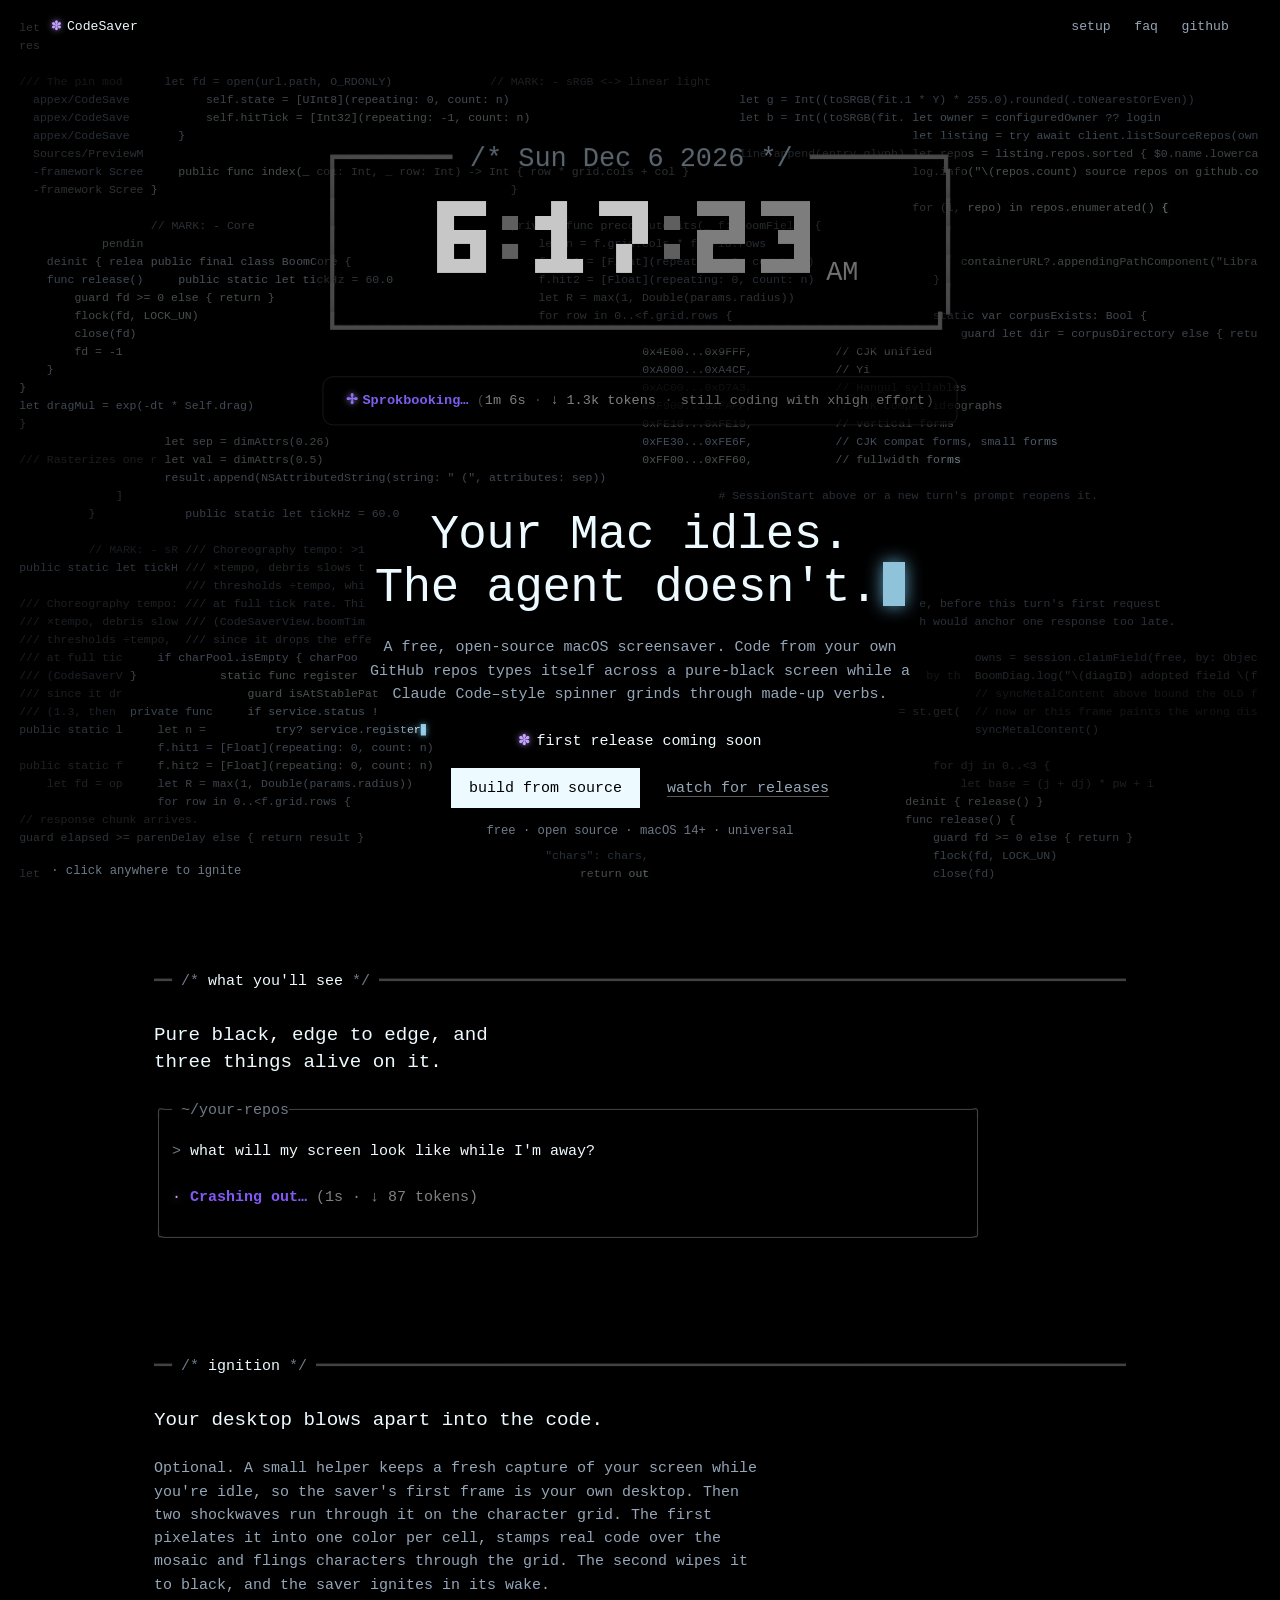
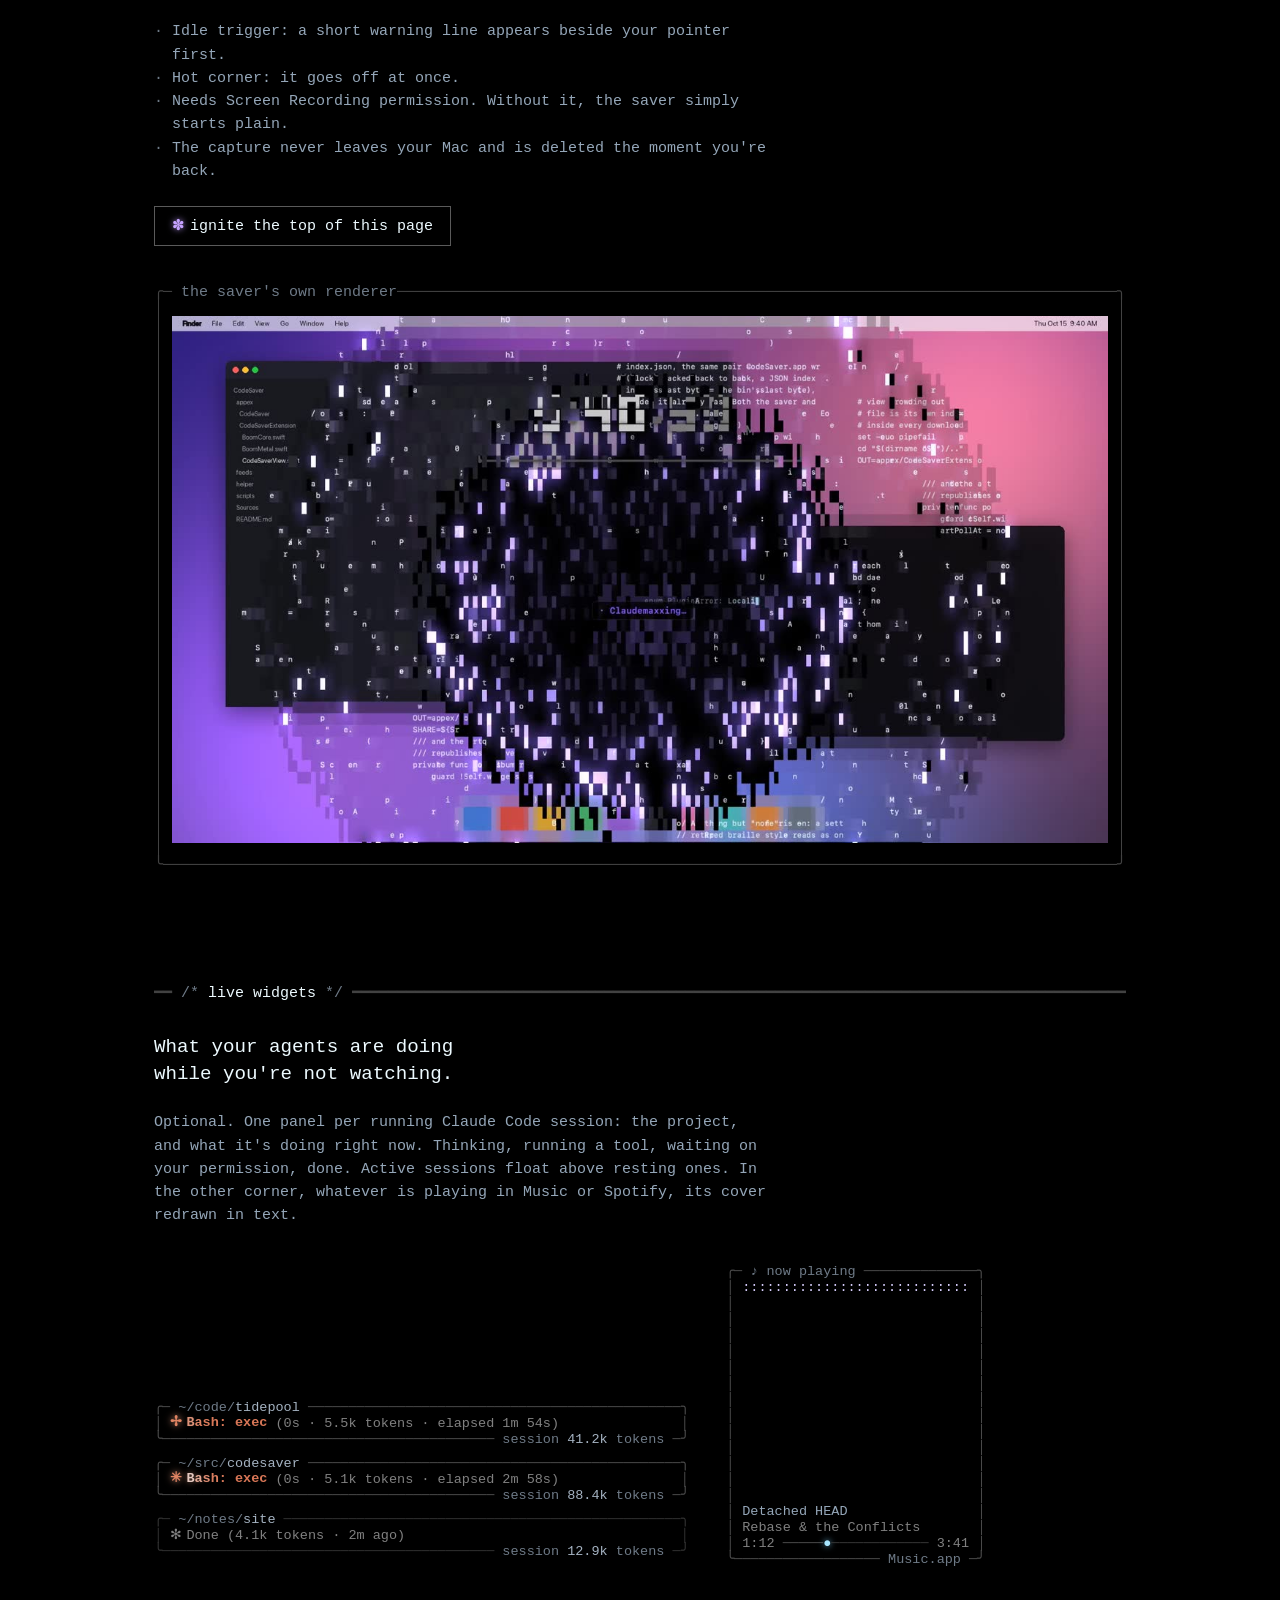
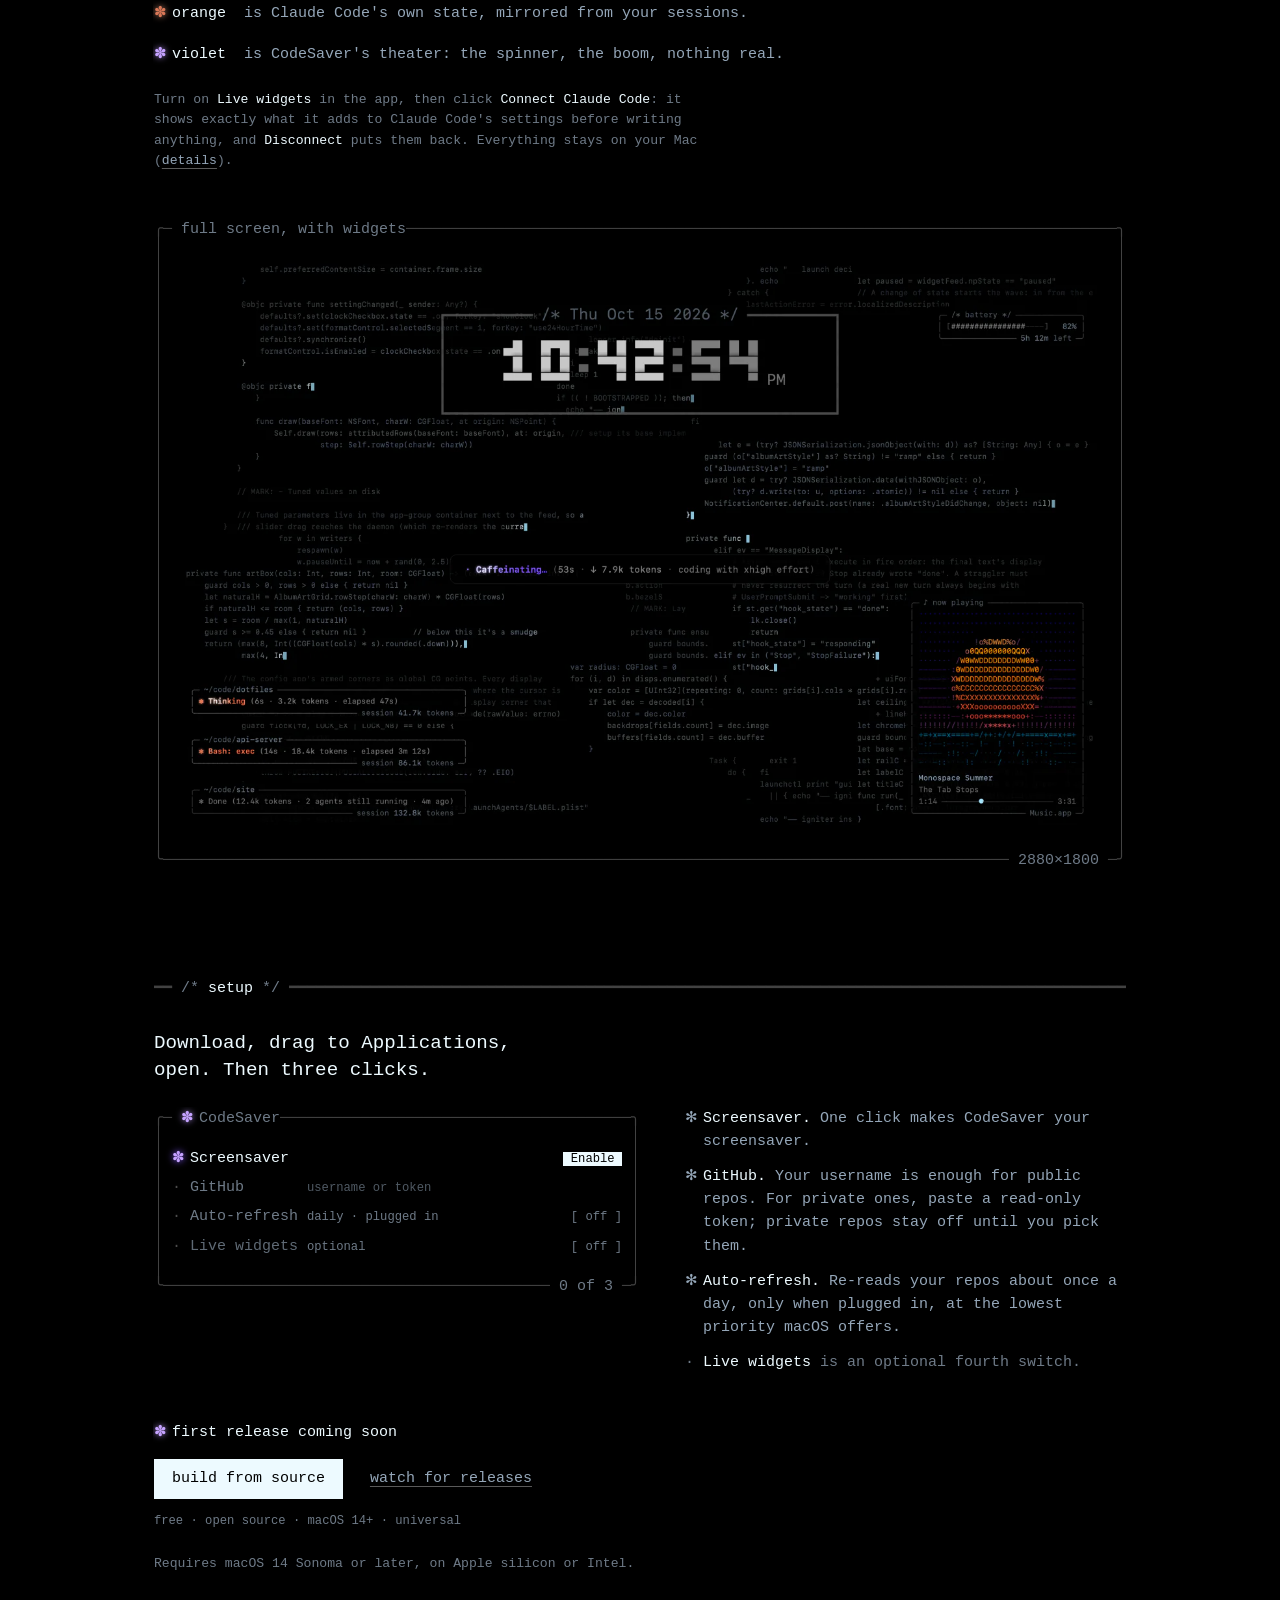
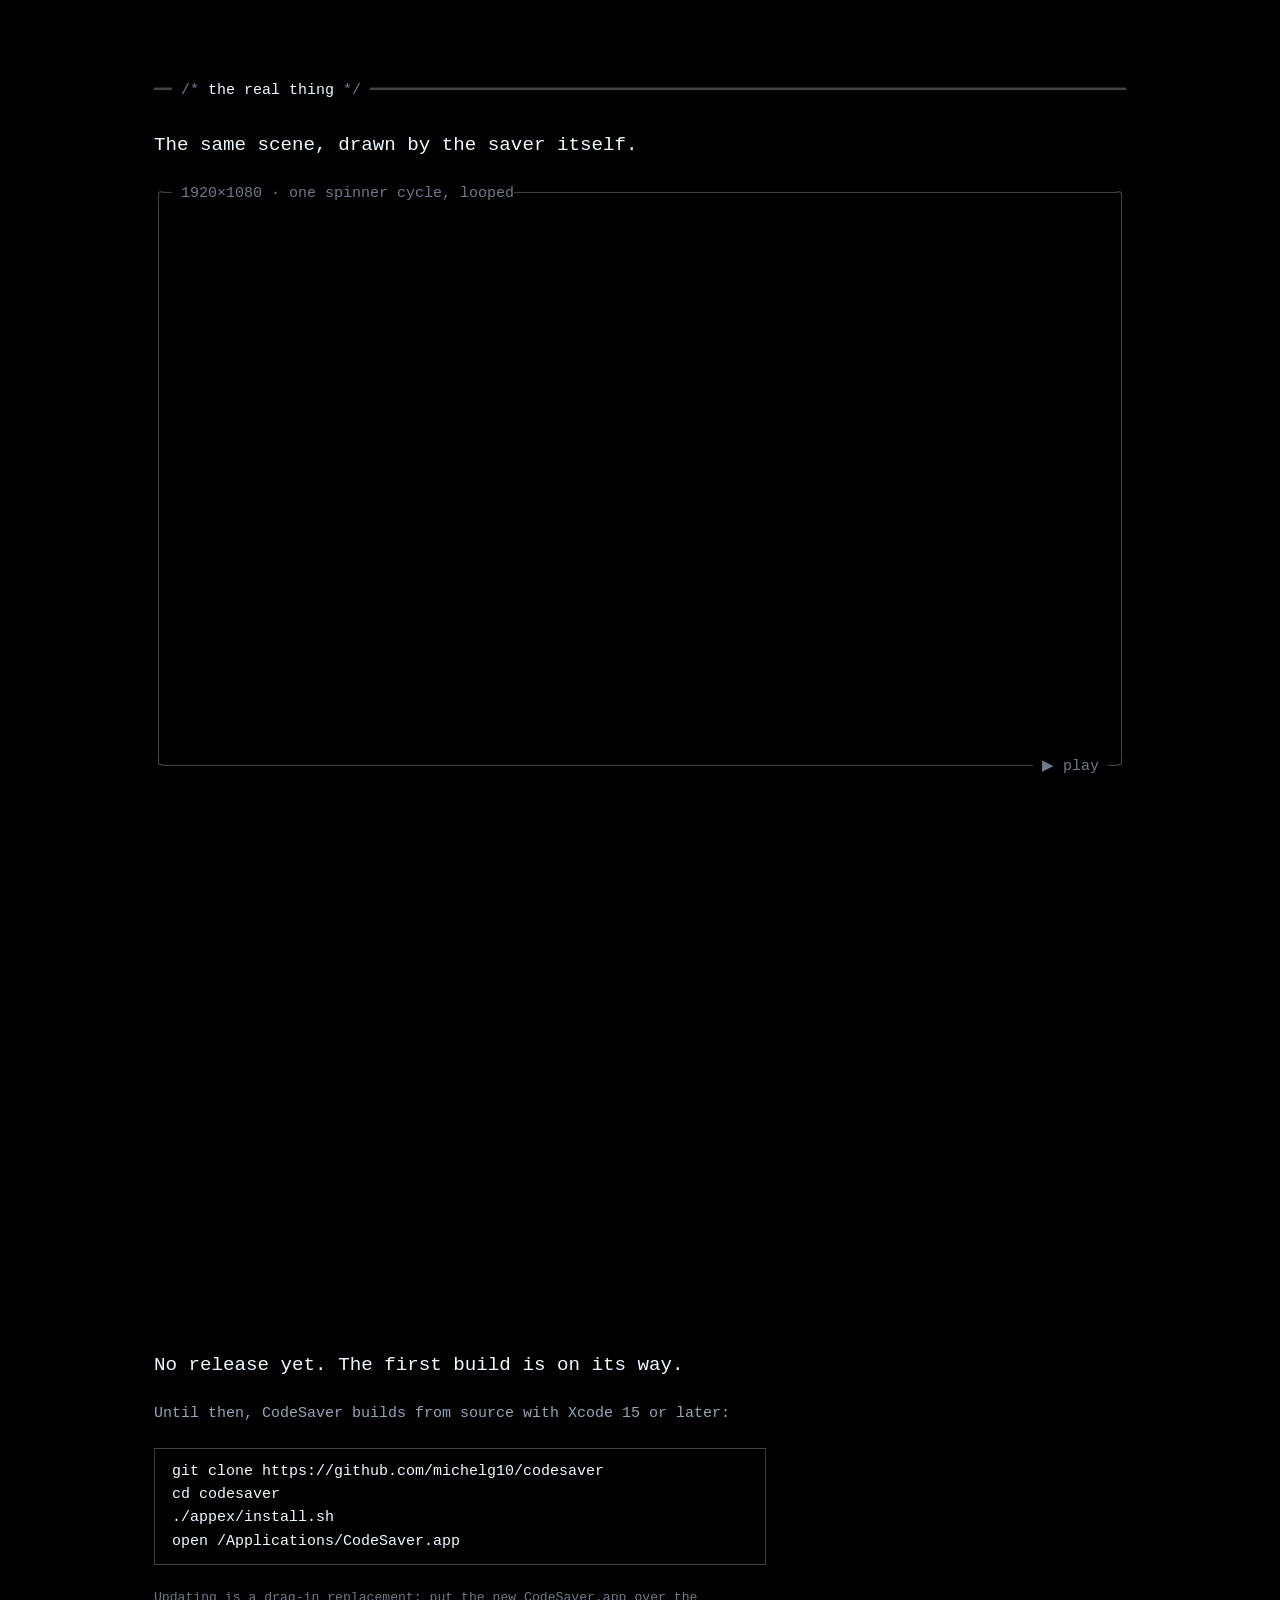
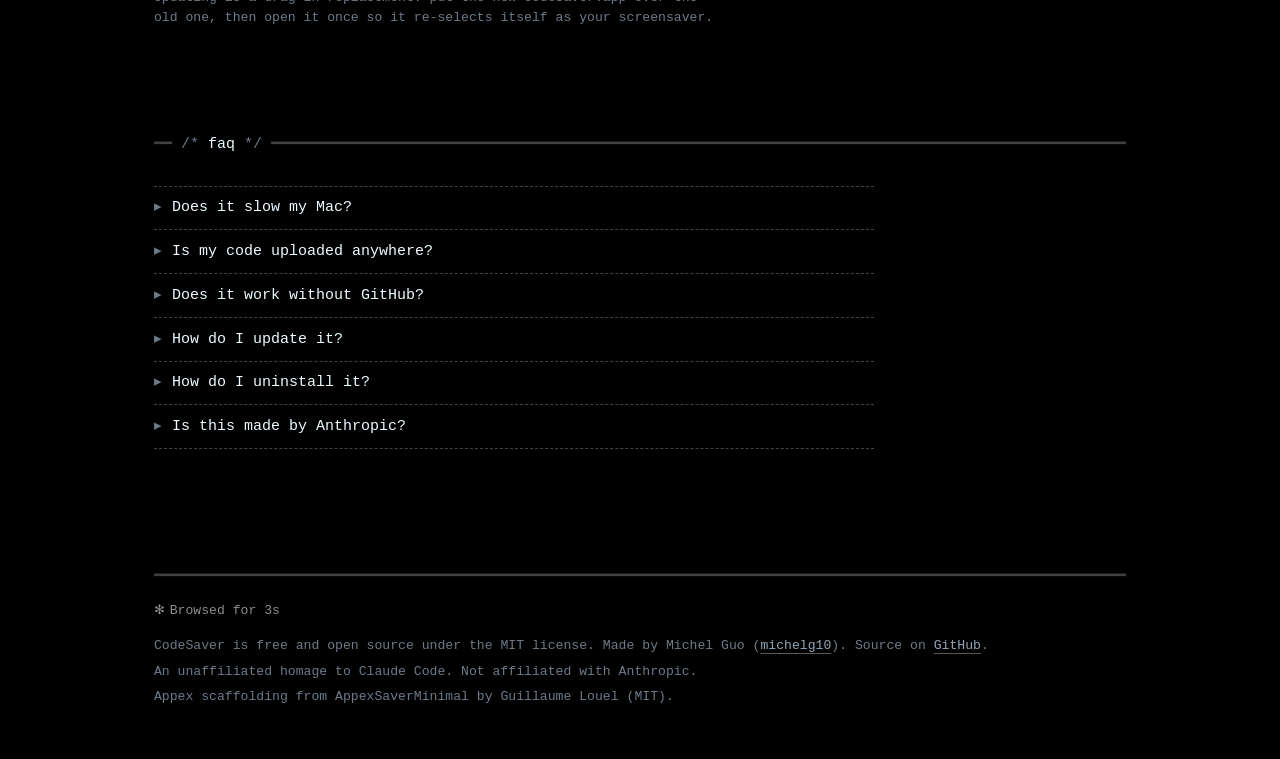
==== commit b30deea3: "Site on a phone — taps that land, room at the edges, panels at the saver's pitch iOS Safari synthesi" ====
--- a/site/public/index.html
+++ b/site/public/index.html
@@ -131,9 +131,9 @@
     <div><dt><span class="g g--cc" aria-hidden="true">✽</span> orange</dt><dd>is Claude Code's own state, mirrored from your sessions.</dd></div>
     <div><dt><span class="g" aria-hidden="true">✽</span> violet</dt><dd>is CodeSaver's theater: the spinner, the boom, nothing real.</dd></div>
   </dl>
-  <p class="note rv rv--rows">Turn on <em>Live widgets</em> in the app. Session panels read Claude Code's hooks; the <a href="https://github.com/michelg10/codesaver#live-widgets-claude-code-sessions-and-now-playing">README</a> has the one-line setup. Everything stays on your Mac.</p>
+  <p class="note rv rv--rows">Turn on <em>Live widgets</em> in the app, then click <em>Connect Claude Code</em>: it shows exactly what it adds to Claude Code's settings before writing anything, and <em>Disconnect</em> puts them back. Everything stays on your Mac (<a href="https://github.com/michelg10/codesaver#live-widgets">details</a>).</p>
   <figure class="box media shot rv">
-    <div class="box__top" aria-hidden="true"><span>╭─ </span><span class="box__label">a full screen with widgets, as the saver draws it</span><span class="box__fill"></span><span>╮</span></div>
+    <div class="box__top" aria-hidden="true"><span>╭─ </span><span class="box__label">full screen, with widgets</span><span class="box__fill"></span><span>╮</span></div>
     <div class="box__body">
       <img class="media__img" src="media/widgets-1440.webp" srcset="media/widgets-1440.webp 1440w, media/widgets-2880.webp 2880w" sizes="(min-width: 1200px) 1240px, 100vw" width="1440" height="900" loading="lazy" decoding="async" alt="CodeSaver full screen at 10:42 PM: the boxed clock and spinner in the middle, three Claude Code session panels at the bottom left (one thinking, one running Bash, one done), a now-playing panel at the bottom right with a synthwave cover drawn in text characters, and a battery gauge at the top right.">
     </div>
--- a/site/public/styles.css
+++ b/site/public/styles.css
@@ -74,6 +74,8 @@
   padding: 0 var(--gut);
   overflow: hidden;
   background: #000;
+  -webkit-tap-highlight-color: transparent;
+  touch-action: manipulation;
 }
 .hero__canvas { position: absolute; inset: 0; width: 100%; height: 100%; z-index: -2; display: block; }
 .hero::after { /* the saver's corner vignette */
@@ -194,7 +196,7 @@
 .t__dot { color: #c7c7c7; }
 .t__type { display: inline-block; text-indent: 0; }
 .t--status { margin-top: var(--row); padding-left: 0; text-indent: 0; }
-.sp__g { display: inline-block; text-align: center; color: var(--violet-hot);
+.sp__g { display: inline-block; text-indent: 0; min-width: 1ch; text-align: center; color: var(--violet-hot);
          text-shadow: 0 0 .5em color-mix(in srgb, var(--violet-hot) 80%, transparent); }
 .sp__v { color: var(--violet); font-weight: 600; }
 .sp__p { color: #808080; }
@@ -219,7 +221,7 @@
 @media (min-width: 980px) { .wd { grid-template-columns: minmax(0, 1.35fr) minmax(0, 1fr); align-items: end; } }
 @media (max-width: 520px) { .wd { font-size: .78rem; } }
 .wd canvas { display: block; width: 100%; }
-.key { margin-top: calc(var(--row) * 1.5); display: grid; gap: .25rem; }
+.key { margin-top: calc(var(--row) * 1.5); display: grid; gap: calc(var(--row) * .8); }
 .key > div { display: flex; flex-wrap: wrap; gap: 0 1ch; }
 .key dt { color: var(--ink); min-width: 9ch; }
 .key dd { margin: 0; }
@@ -324,8 +326,12 @@
   .bm-arrive { animation: none; }
 }
 @media (max-width: 640px) {
+  .hero { padding-inline: calc(var(--gut) * 1.6); }
+  .bar { padding-block: 1.5rem 1.25rem; }
+  .hero__copy { padding-bottom: 1.25rem; }
+  .hero__lede { margin-bottom: 2rem; }
   .bar__links { gap: 2ch; }
-  .hero__foot { justify-content: center; }
+  .hero__foot { justify-content: center; padding-block: .6rem 1.75rem; }
   .rail { margin-bottom: var(--row); }
 }
 
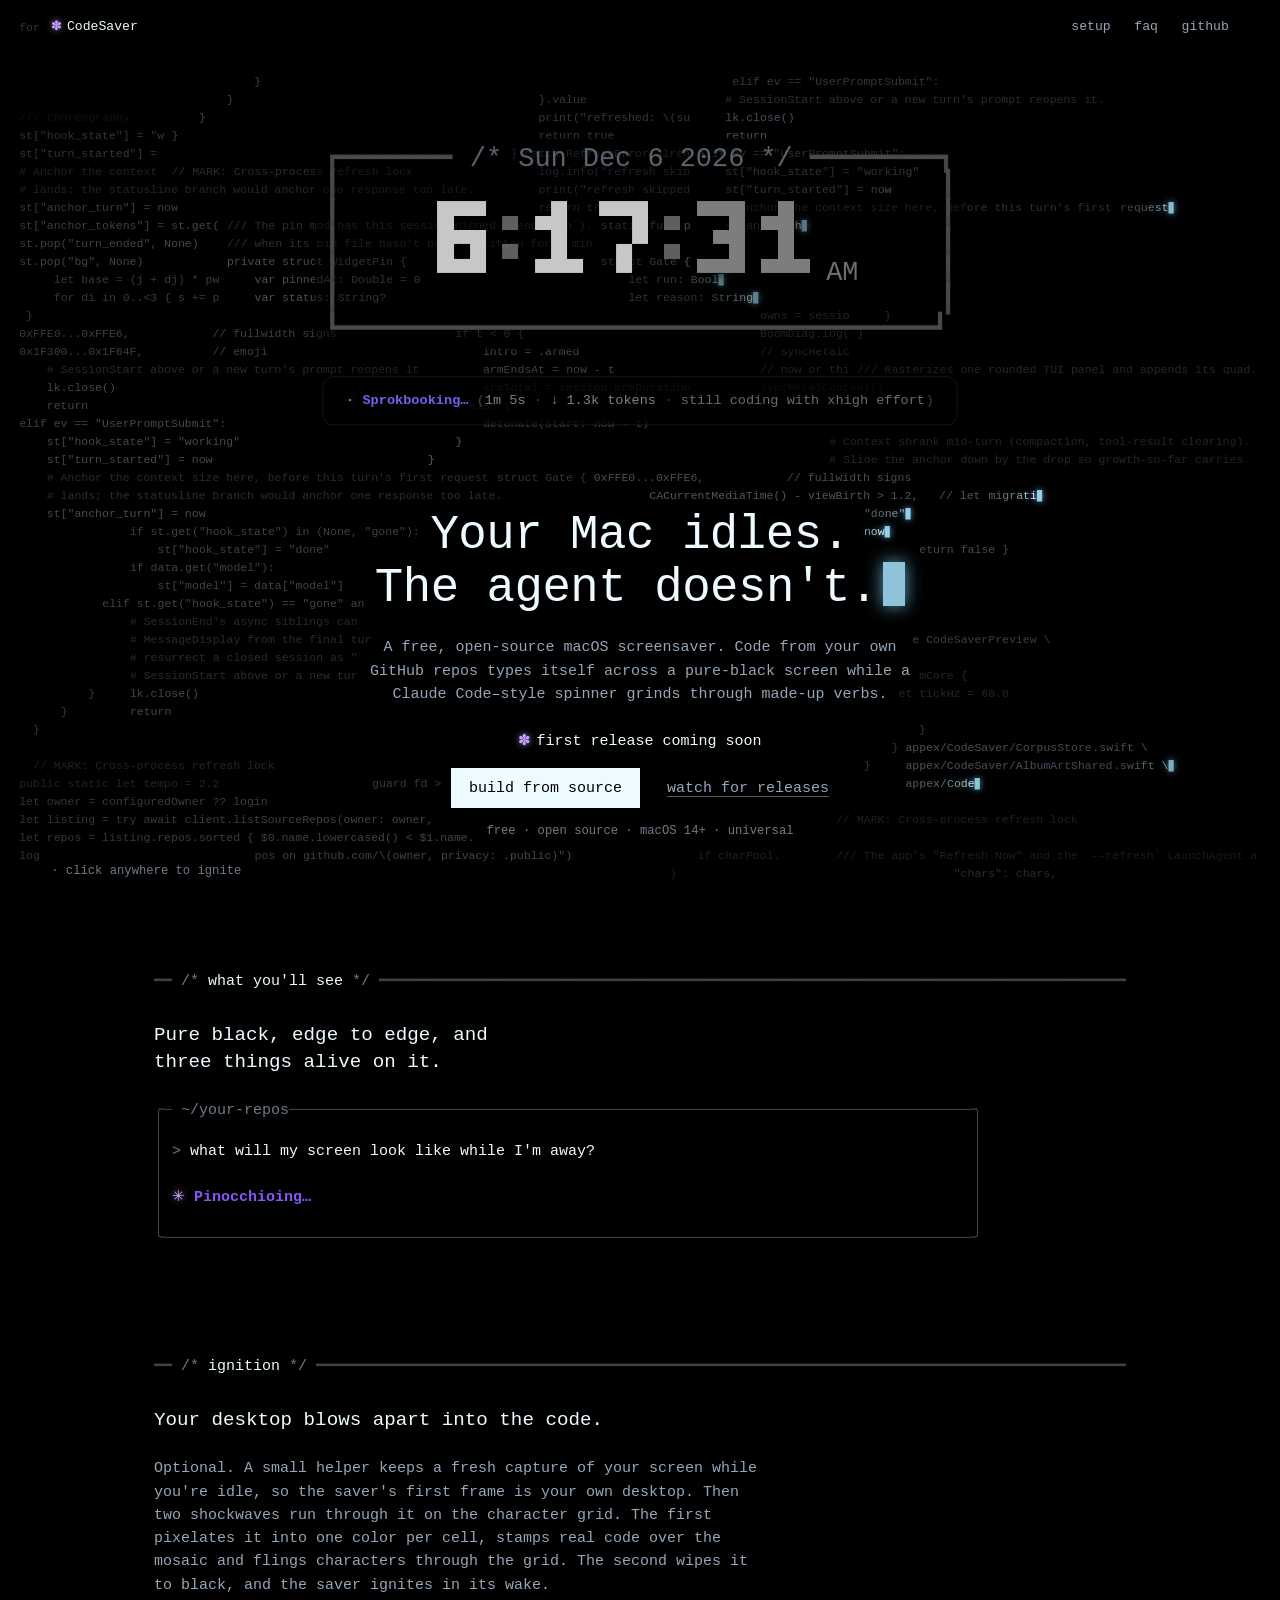
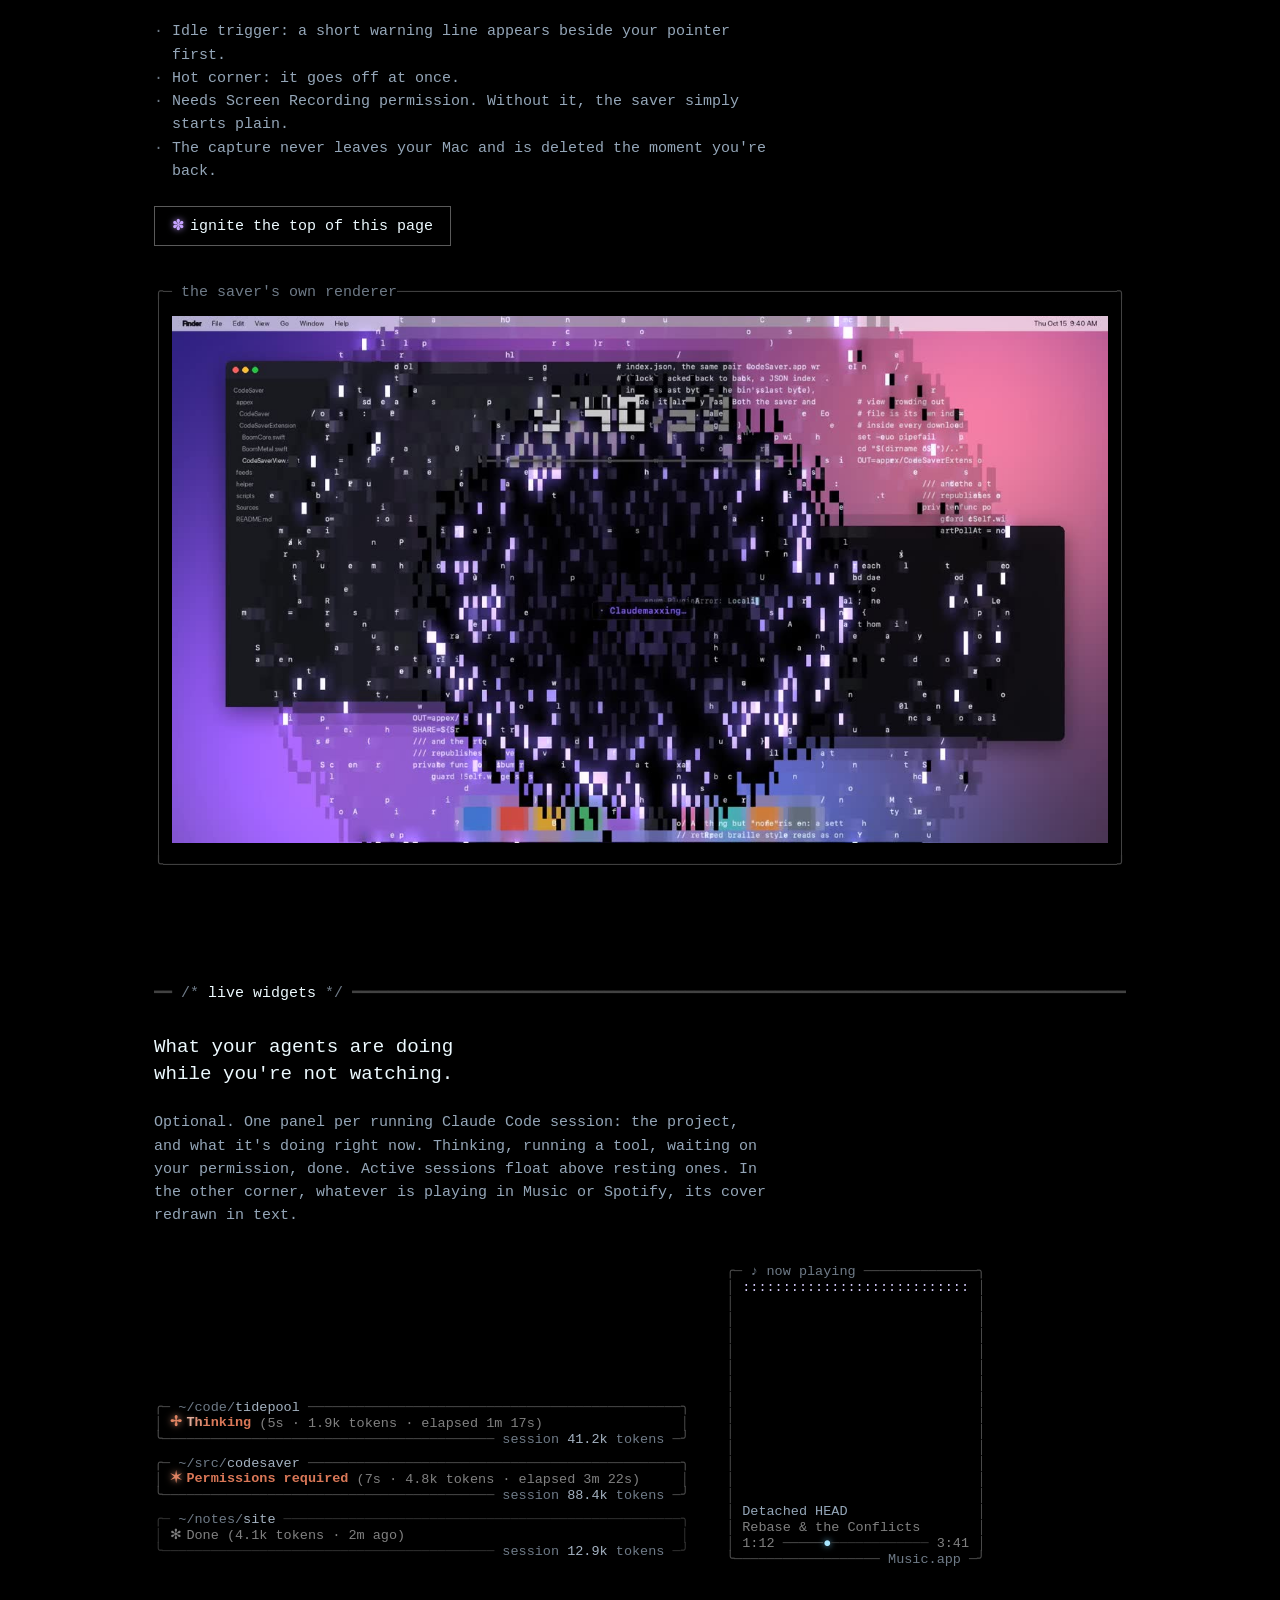
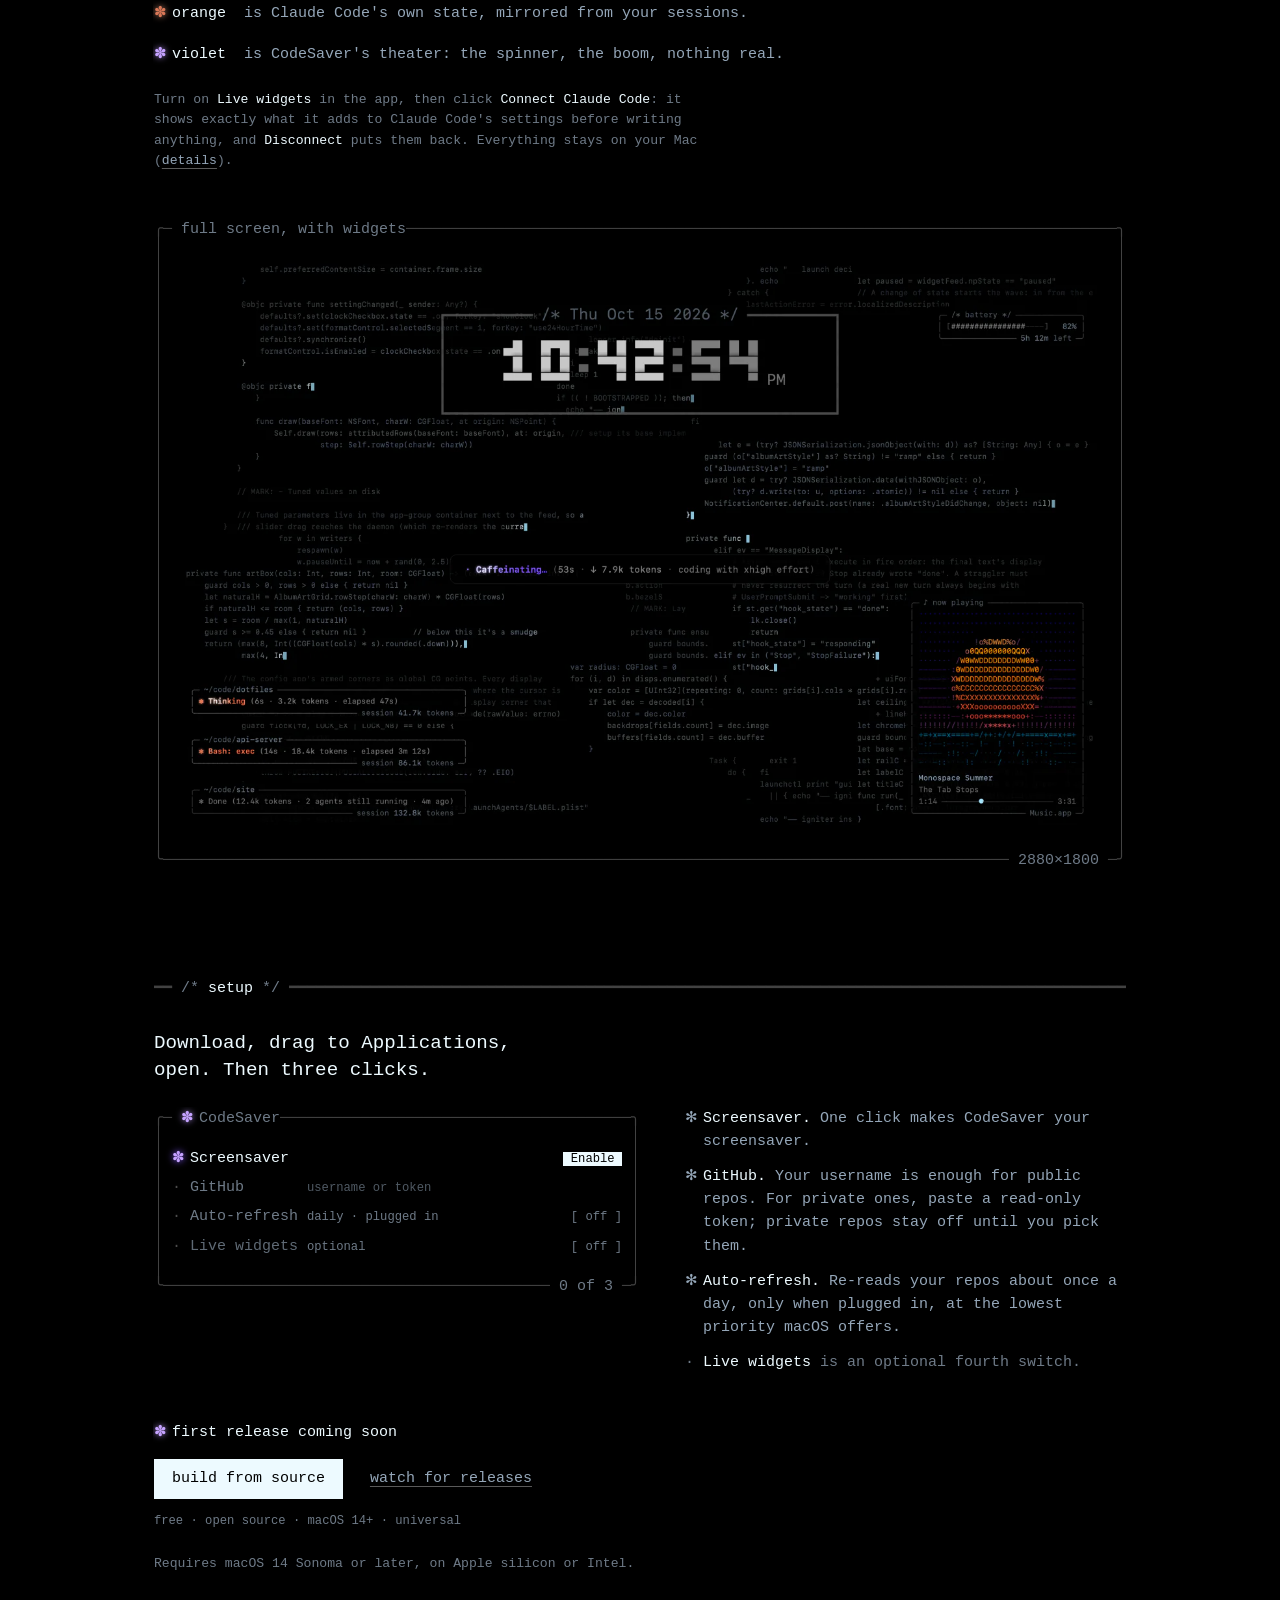
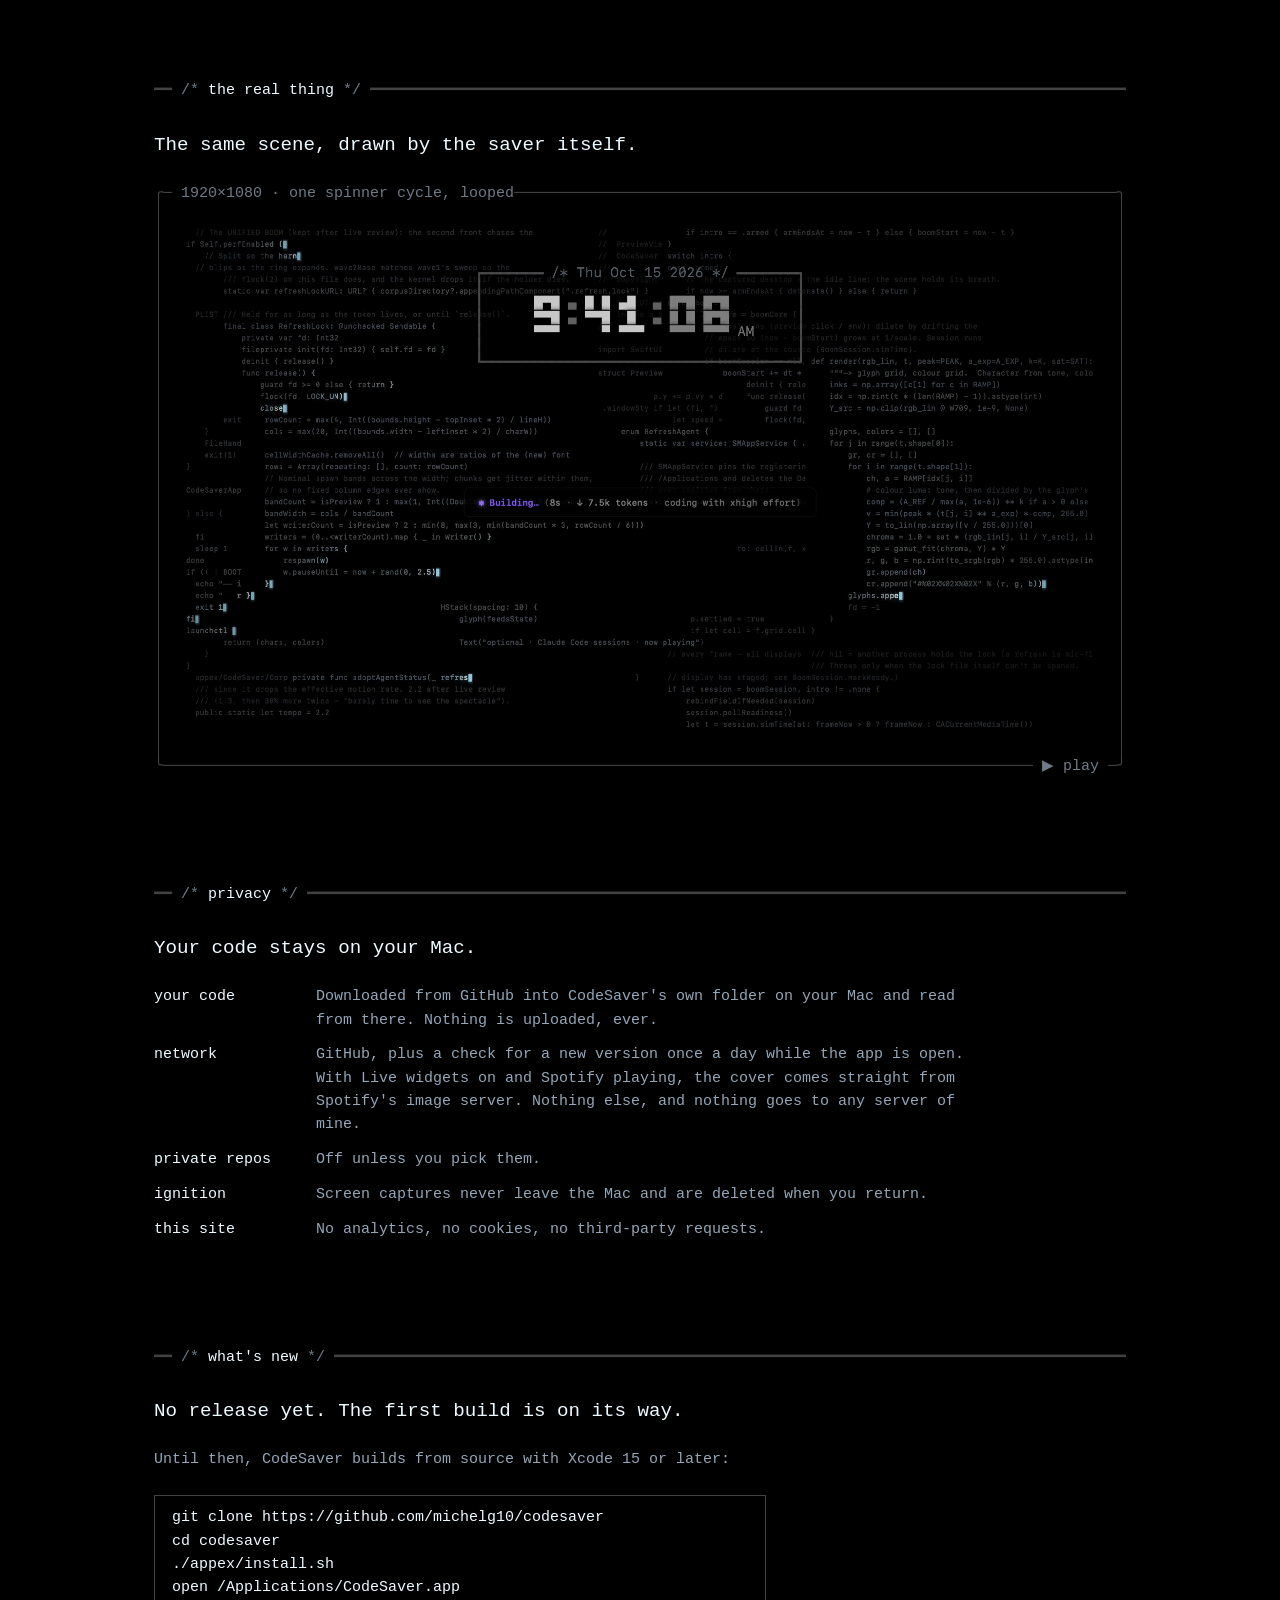
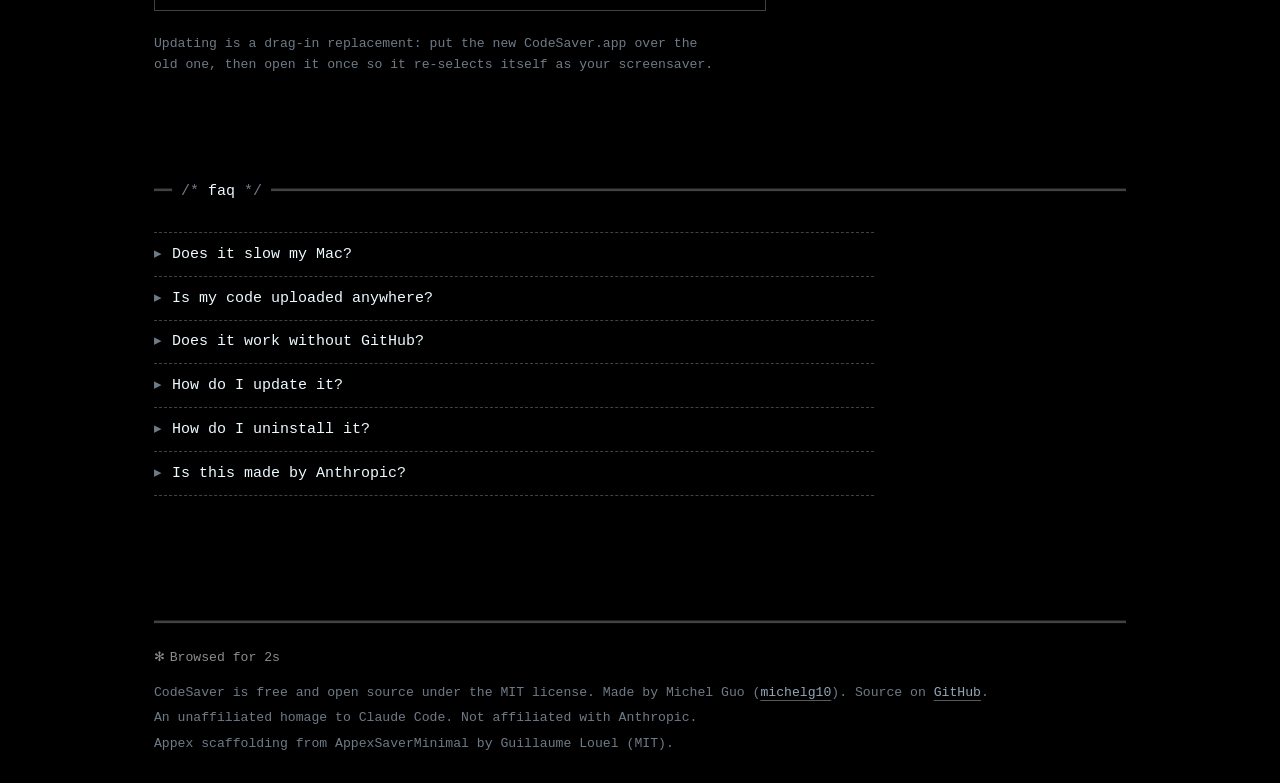
==== commit d0a15a84: "Site — the network line names Spotify's cover art, as the README and the privacy page do With Live w" ====
--- a/site/public/index.html
+++ b/site/public/index.html
@@ -187,7 +187,7 @@
   <p class="lead rv rv--type">Your code stays on your Mac.</p>
   <dl class="kv rv rv--rows">
     <div><dt>your code</dt><dd>Downloaded from GitHub into CodeSaver's own folder on your Mac and read from there. Nothing is uploaded, ever.</dd></div>
-    <div><dt>network</dt><dd>GitHub, plus a check for a new version once a day while the app is open. Nothing else.</dd></div>
+    <div><dt>network</dt><dd>GitHub, plus a check for a new version once a day while the app is open. With Live widgets on and Spotify playing, the cover comes straight from Spotify's image server. Nothing else, and nothing goes to any server of mine.</dd></div>
     <div><dt>private repos</dt><dd>Off unless you pick them.</dd></div>
     <div><dt>ignition</dt><dd>Screen captures never leave the Mac and are deleted when you return.</dd></div>
     <div><dt>this site</dt><dd>No analytics, no cookies, no third-party requests.</dd></div>
@@ -212,7 +212,7 @@
     </details>
     <details>
       <summary>Is my code uploaded anywhere?</summary>
-      <p>No. CodeSaver downloads your repos from GitHub to your Mac and reads them from there. It talks to GitHub and, once a day while the app is open, checks for a new version. That's all.</p>
+      <p>No. CodeSaver downloads your repos from GitHub to your Mac and reads them from there. It talks to GitHub and, once a day while the app is open, checks for a new version. With Live widgets on, it also fetches Spotify album art. Nothing goes to any server of mine.</p>
     </details>
     <details>
       <summary>Does it work without GitHub?</summary>
